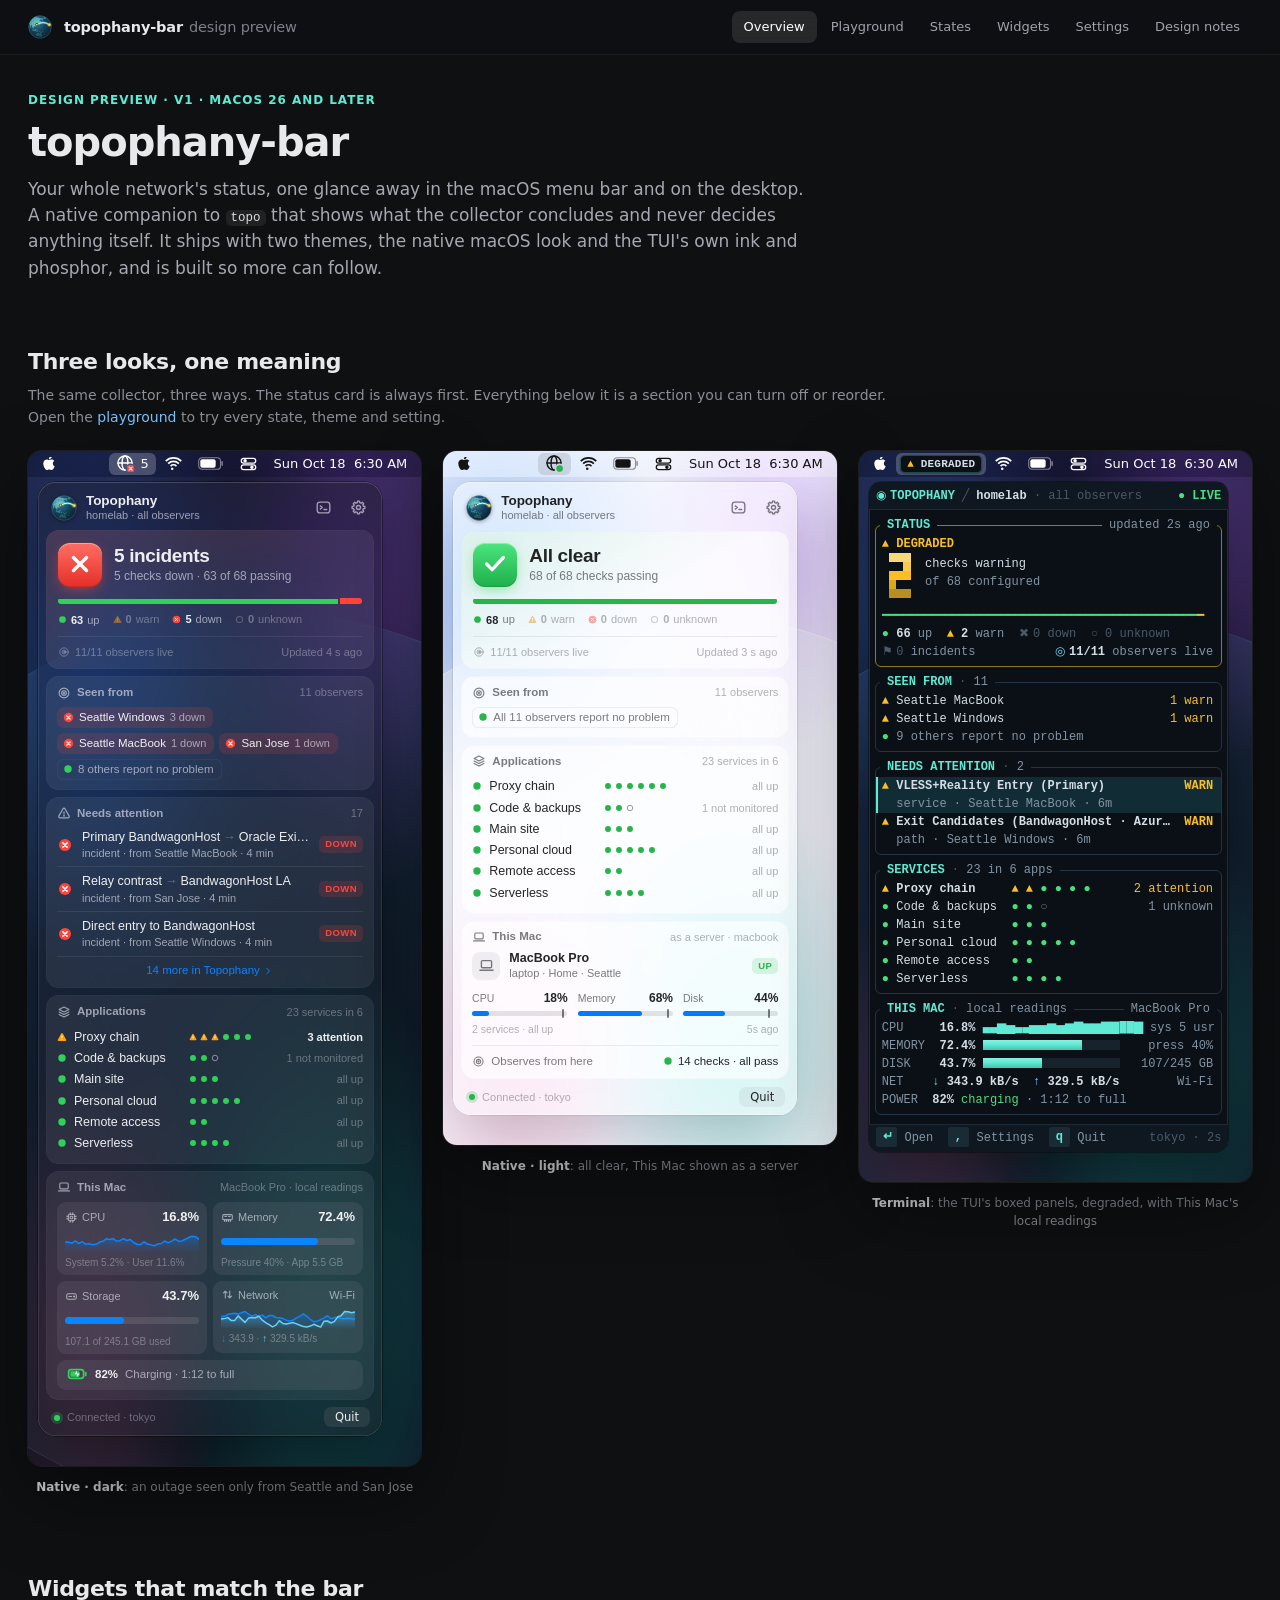
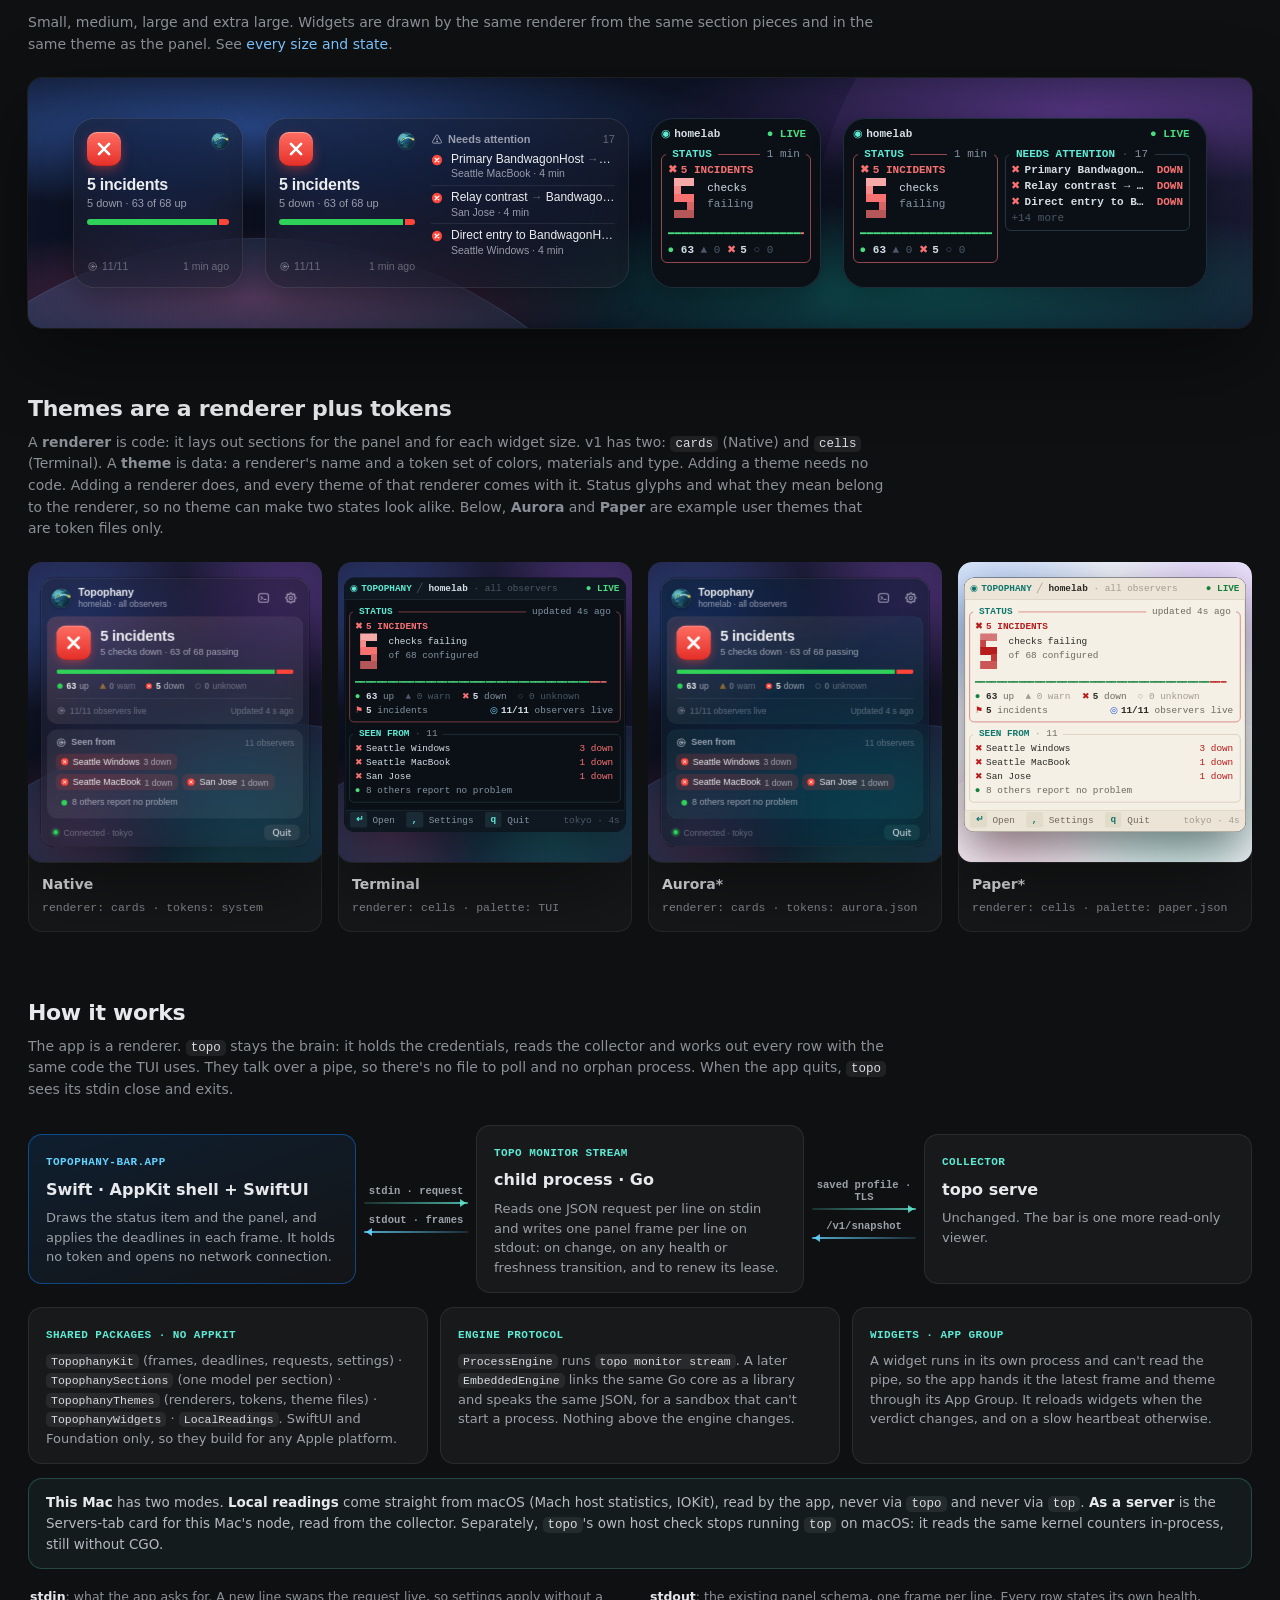
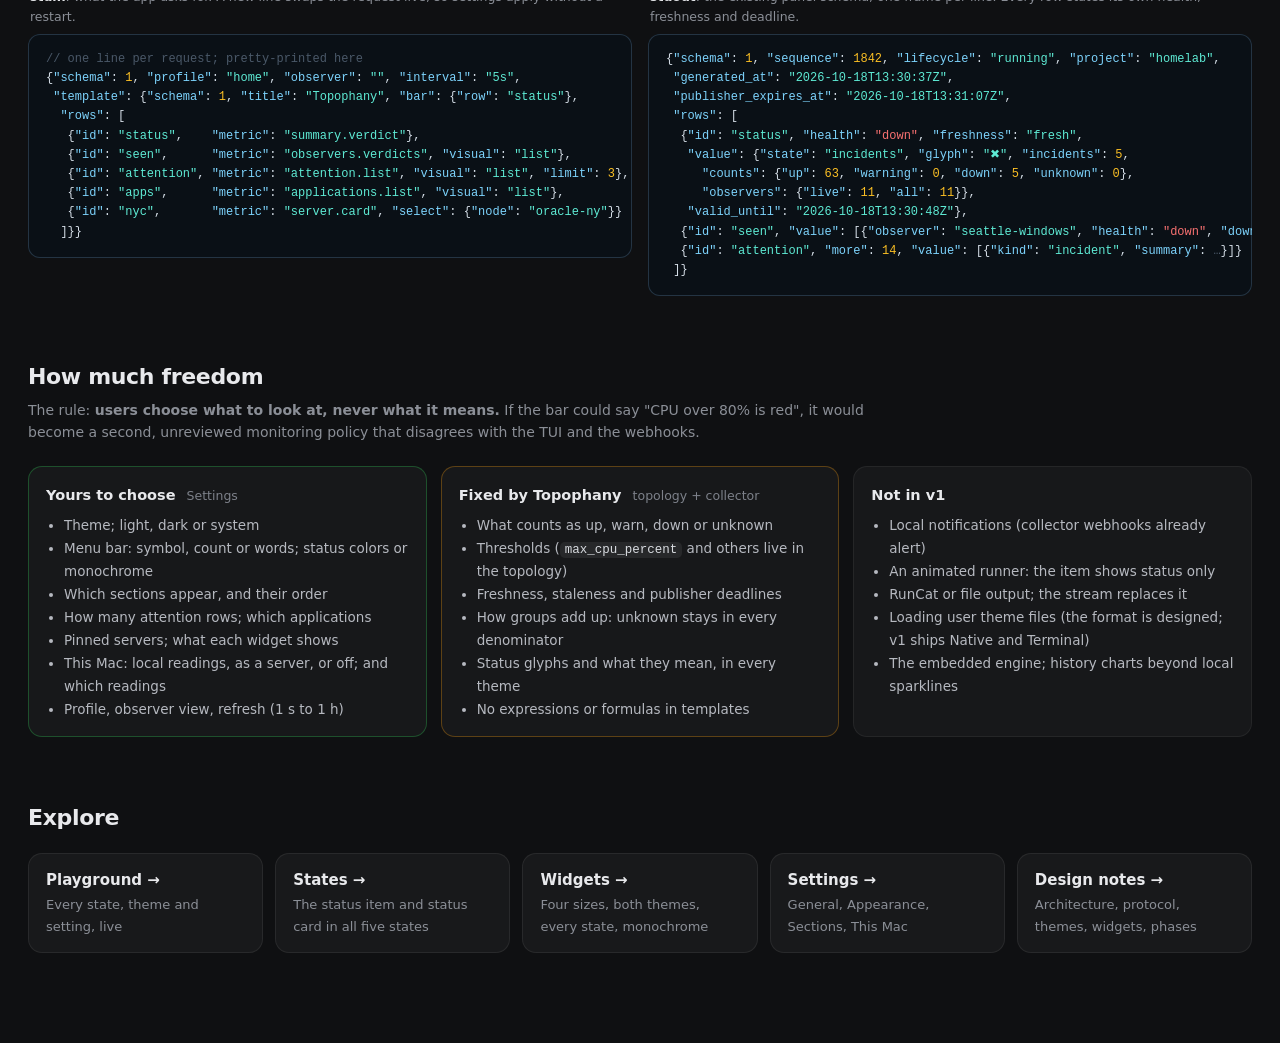
==== design/index.html @ 2bbe9ffa "docs: design, previews and the monitor stream protocol" ====
<!doctype html>
<html lang="en">
<head>
<meta charset="utf-8">
<meta name="viewport" content="width=device-width, initial-scale=1">
<title>topophany-bar · design preview</title>
<link rel="icon" href="assets/mark.svg">
<link rel="stylesheet" href="assets/style.css">
<style>
  .hero-scenes .desk { width: 100%; height: 900px; }
  .flow { display: grid; grid-template-columns: 1fr 120px 1fr 120px 1fr; align-items: center; gap: 0; margin-top: 24px; }
  .node { border-radius: 14px; padding: 16px 18px; background: rgba(255,255,255,.04); box-shadow: inset 0 0 0 1px rgba(255,255,255,.08); min-height: 150px; }
  .node .k { font: 600 11px ui-monospace, "SF Mono", monospace; letter-spacing: .04em; color: #5eead4; text-transform: uppercase; }
  .node h4 { margin: 6px 0 6px; font-size: 16px; font-weight: 650; }
  .node p { margin: 0; color: #9da1a9; font-size: 13px; line-height: 1.5; }
  .node.app { box-shadow: inset 0 0 0 1px rgba(10,132,255,.45); background: linear-gradient(160deg, rgba(10,132,255,.12), rgba(255,255,255,.02)); }
  .node.app .k { color: #64d2ff; }
  .pipe { display: flex; flex-direction: column; gap: 10px; align-items: stretch; padding: 0 8px; }
  .pipe div { position: relative; font: 600 10.5px ui-monospace, "SF Mono", monospace; color: #9da1a9; text-align: center; padding-bottom: 7px; }
  .pipe div::after { content: ""; position: absolute; left: 0; right: 0; bottom: 0; height: 2px; background: linear-gradient(90deg, rgba(94,234,212,.15), rgba(94,234,212,.75)); border-radius: 2px; }
  .pipe div.back::after { background: linear-gradient(270deg, rgba(100,210,255,.15), rgba(100,210,255,.8)); }
  .pipe div::before { content: ""; position: absolute; bottom: -3px; right: -2px; border: 4px solid transparent; border-left: 6px solid rgba(94,234,212,.85); }
  .pipe div.back::before { right: auto; left: -2px; border-left: 4px solid transparent; border-right: 6px solid rgba(100,210,255,.9); }
  .local { margin: 14px 0 0; display: grid; grid-template-columns: 1fr 120px 1fr 120px 1fr; align-items: center; }
  .codes { display: grid; grid-template-columns: 1fr 1fr; gap: 16px; margin-top: 18px; }
  @media (max-width: 1100px) { .codes { grid-template-columns: 1fr; } }
  pre {
    margin: 0; padding: 16px 18px; border-radius: 12px; background: #0a1016; box-shadow: inset 0 0 0 1px #243443;
    font: 12px/1.6 ui-monospace, "SF Mono", Menlo, monospace; color: #d5dee7; overflow: auto; white-space: pre;
  }
  pre .c { color: #4a5868; } pre .k { color: #7dd3fc; } pre .s { color: #5eead4; } pre .n { color: #fbbf24; } pre .h { color: #f87171; }
  .codes > div { min-width: 0; }
  .codecap { font-size: 12.5px; color: #8b8f97; margin: 0 0 8px 2px; }
  .codecap b { color: #e3e5e8; }
  .free { display: grid; grid-template-columns: repeat(3, 1fr); gap: 14px; margin-top: 20px; }
  @media (max-width: 1100px) { .free { grid-template-columns: 1fr; } }
  .free .card ul { margin: 8px 0 0; padding-left: 18px; color: #b6b9c0; font-size: 13.5px; line-height: 1.7; }
  .free .card.yes { box-shadow: inset 0 0 0 1px rgba(48,209,88,.3); }
  .free .card.no { box-shadow: inset 0 0 0 1px rgba(255,159,10,.3); }
  .free .card h4 span { font-weight: 500; color: #7d818a; font-size: 12.5px; margin-left: 6px; }
  .wrow { display: flex; gap: 22px; justify-content: center; flex-wrap: wrap; padding: 40px 24px; }
  .themes4 { display: grid; grid-template-columns: repeat(4, minmax(0, 1fr)); gap: 16px; margin-top: 20px; }
  @media (max-width: 1200px) { .themes4 { grid-template-columns: 1fr 1fr; } }
  .th { border-radius: 14px; overflow: hidden; background: rgba(255,255,255,.03); box-shadow: inset 0 0 0 1px rgba(255,255,255,.07); }
  .th .tile { height: 300px; position: relative; overflow: hidden; display: flex; justify-content: center; padding-top: 16px; }
  .th .tile > div { transform: scale(.78); transform-origin: top center; }
  .th .meta { padding: 12px 14px 14px; }
  .th .meta b { display: block; font-size: 14px; }
  .th .meta span { font: 11.5px ui-monospace, "SF Mono", monospace; color: #8b8f97; }
  .pk { display: grid; grid-template-columns: repeat(3, minmax(0, 1fr)); gap: 12px; margin-top: 14px; }
  @media (max-width: 1100px) { .pk { grid-template-columns: 1fr; } }
  .pk .node { min-height: 0; }
  .pk .node code { font-size: 11.5px; }
  .shared { margin-top: 14px; padding: 14px 18px; border-radius: 14px; background: rgba(94,234,212,.05); box-shadow: inset 0 0 0 1px rgba(94,234,212,.22); color: #b6b9c0; font-size: 13.5px; }
  .shared b { color: #e8e9ec; }
</style>
</head>
<body>
<div class="top"><img src="assets/mark.svg" alt=""><span class="brand">topophany-bar<span>design preview</span></span>
  <nav><a class="on" href="index.html">Overview</a><a href="playground.html">Playground</a><a href="states.html">States</a><a href="widgets.html">Widgets</a><a href="settings.html">Settings</a><a href="DESIGN.md">Design notes</a></nav></div>
<div class="wrap">
  <div class="eyebrow">Design preview · v1 · macOS 26 and later</div>
  <h1>topophany-bar</h1>
  <p class="lede">Your whole network's status, one glance away in the macOS menu bar and on the desktop. A native companion to <code>topo</code> that shows what the collector concludes and never decides anything itself. It ships with two themes, the native macOS look and the TUI's own ink and phosphor, and is built so more can follow.</p>

  <h2>Three looks, one meaning</h2>
  <p class="sub">The same collector, three ways. The status card is always first. Everything below it is a section you can turn off or reorder. Open the <a href="playground.html">playground</a> to try every state, theme and setting.</p>
  <div class="grid3 hero-scenes">
    <div><div id="s1"></div><p class="cap"><b>Native · dark</b>: an outage seen only from Seattle and San Jose</p></div>
    <div><div id="s2"></div><p class="cap"><b>Native · light</b>: all clear, This Mac shown as a server</p></div>
    <div><div id="s3"></div><p class="cap"><b>Terminal</b>: the TUI's boxed panels, degraded, with This Mac's local readings</p></div>
  </div>

  <h2>Widgets that match the bar</h2>
  <p class="sub">Small, medium, large and extra large. Widgets are drawn by the same renderer from the same section pieces and in the same theme as the panel. See <a href="widgets.html">every size and state</a>.</p>
  <div class="desk wall-dark wrow" id="wd"></div>

  <h2>Themes are a renderer plus tokens</h2>
  <p class="sub">A <b>renderer</b> is code: it lays out sections for the panel and for each widget size. v1 has two: <code>cards</code> (Native) and <code>cells</code> (Terminal). A <b>theme</b> is data: a renderer's name and a token set of colors, materials and type. Adding a theme needs no code. Adding a renderer does, and every theme of that renderer comes with it. Status glyphs and what they mean belong to the renderer, so no theme can make two states look alike. Below, <b>Aurora</b> and <b>Paper</b> are example user themes that are token files only.</p>
  <div class="themes4" id="themes"></div>

  <h2>How it works</h2>
  <p class="sub">The app is a renderer. <code>topo</code> stays the brain: it holds the credentials, reads the collector and works out every row with the same code the TUI uses. They talk over a pipe, so there's no file to poll and no orphan process. When the app quits, <code>topo</code> sees its stdin close and exits.</p>
  <div class="flow">
    <div class="node app"><span class="k">topophany-bar.app</span><h4>Swift · AppKit shell + SwiftUI</h4><p>Draws the status item and the panel, and applies the deadlines in each frame. It holds no token and opens no network connection.</p></div>
    <div class="pipe"><div>stdin · request</div><div class="back">stdout · frames</div></div>
    <div class="node"><span class="k">topo monitor stream</span><h4>child process · Go</h4><p>Reads one JSON request per line on stdin and writes one panel frame per line on stdout: on change, on any health or freshness transition, and to renew its lease.</p></div>
    <div class="pipe"><div>saved profile · TLS</div><div class="back">/v1/snapshot</div></div>
    <div class="node"><span class="k">collector</span><h4>topo serve</h4><p>Unchanged. The bar is one more read-only viewer.</p></div>
  </div>
  <div class="pk">
    <div class="node"><span class="k">Shared packages · no AppKit</span><p style="margin-top:6px"><code>TopophanyKit</code> (frames, deadlines, requests, settings) · <code>TopophanySections</code> (one model per section) · <code>TopophanyThemes</code> (renderers, tokens, theme files) · <code>TopophanyWidgets</code> · <code>LocalReadings</code>. SwiftUI and Foundation only, so they build for any Apple platform.</p></div>
    <div class="node"><span class="k">Engine protocol</span><p style="margin-top:6px"><code>ProcessEngine</code> runs <code>topo monitor stream</code>. A later <code>EmbeddedEngine</code> links the same Go core as a library and speaks the same JSON, for a sandbox that can't start a process. Nothing above the engine changes.</p></div>
    <div class="node"><span class="k">Widgets · App Group</span><p style="margin-top:6px">A widget runs in its own process and can't read the pipe, so the app hands it the latest frame and theme through its App Group. It reloads widgets when the verdict changes, and on a slow heartbeat otherwise.</p></div>
  </div>
  <div class="shared"><b>This Mac</b> has two modes. <b>Local readings</b> come straight from macOS (Mach host statistics, IOKit), read by the app, never via <code>topo</code> and never via <code>top</code>. <b>As a server</b> is the Servers-tab card for this Mac's node, read from the collector. Separately, <code>topo</code>'s own host check stops running <code>top</code> on macOS: it reads the same kernel counters in-process, still without CGO.</div>

  <div class="codes">
    <div><p class="codecap"><b>stdin</b>: what the app asks for. A new line swaps the request live, so settings apply without a restart.</p>
<pre><span class="c">// one line per request; pretty-printed here</span>
{<span class="k">"schema"</span>: <span class="n">1</span>, <span class="k">"profile"</span>: <span class="s">"home"</span>, <span class="k">"observer"</span>: <span class="s">""</span>, <span class="k">"interval"</span>: <span class="s">"5s"</span>,
 <span class="k">"template"</span>: {<span class="k">"schema"</span>: <span class="n">1</span>, <span class="k">"title"</span>: <span class="s">"Topophany"</span>, <span class="k">"bar"</span>: {<span class="k">"row"</span>: <span class="s">"status"</span>},
  <span class="k">"rows"</span>: [
   {<span class="k">"id"</span>: <span class="s">"status"</span>,    <span class="k">"metric"</span>: <span class="s">"summary.verdict"</span>},
   {<span class="k">"id"</span>: <span class="s">"seen"</span>,      <span class="k">"metric"</span>: <span class="s">"observers.verdicts"</span>, <span class="k">"visual"</span>: <span class="s">"list"</span>},
   {<span class="k">"id"</span>: <span class="s">"attention"</span>, <span class="k">"metric"</span>: <span class="s">"attention.list"</span>, <span class="k">"visual"</span>: <span class="s">"list"</span>, <span class="k">"limit"</span>: <span class="n">3</span>},
   {<span class="k">"id"</span>: <span class="s">"apps"</span>,      <span class="k">"metric"</span>: <span class="s">"applications.list"</span>, <span class="k">"visual"</span>: <span class="s">"list"</span>},
   {<span class="k">"id"</span>: <span class="s">"nyc"</span>,       <span class="k">"metric"</span>: <span class="s">"server.card"</span>, <span class="k">"select"</span>: {<span class="k">"node"</span>: <span class="s">"oracle-ny"</span>}}
  ]}}</pre></div>
    <div><p class="codecap"><b>stdout</b>: the existing panel schema, one frame per line. Every row states its own health, freshness and deadline.</p>
<pre>{<span class="k">"schema"</span>: <span class="n">1</span>, <span class="k">"sequence"</span>: <span class="n">1842</span>, <span class="k">"lifecycle"</span>: <span class="s">"running"</span>, <span class="k">"project"</span>: <span class="s">"homelab"</span>,
 <span class="k">"generated_at"</span>: <span class="s">"2026-10-18T13:30:37Z"</span>,
 <span class="k">"publisher_expires_at"</span>: <span class="s">"2026-10-18T13:31:07Z"</span>,
 <span class="k">"rows"</span>: [
  {<span class="k">"id"</span>: <span class="s">"status"</span>, <span class="k">"health"</span>: <span class="h">"down"</span>, <span class="k">"freshness"</span>: <span class="s">"fresh"</span>,
   <span class="k">"value"</span>: {<span class="k">"state"</span>: <span class="s">"incidents"</span>, <span class="k">"glyph"</span>: <span class="s">"✖"</span>, <span class="k">"incidents"</span>: <span class="n">5</span>,
     <span class="k">"counts"</span>: {<span class="k">"up"</span>: <span class="n">63</span>, <span class="k">"warning"</span>: <span class="n">0</span>, <span class="k">"down"</span>: <span class="n">5</span>, <span class="k">"unknown"</span>: <span class="n">0</span>},
     <span class="k">"observers"</span>: {<span class="k">"live"</span>: <span class="n">11</span>, <span class="k">"all"</span>: <span class="n">11</span>}},
   <span class="k">"valid_until"</span>: <span class="s">"2026-10-18T13:30:48Z"</span>},
  {<span class="k">"id"</span>: <span class="s">"seen"</span>, <span class="k">"value"</span>: [{<span class="k">"observer"</span>: <span class="s">"seattle-windows"</span>, <span class="k">"health"</span>: <span class="h">"down"</span>, <span class="k">"down"</span>: <span class="n">3</span>}, <span class="c">…</span>]},
  {<span class="k">"id"</span>: <span class="s">"attention"</span>, <span class="k">"more"</span>: <span class="n">14</span>, <span class="k">"value"</span>: [{<span class="k">"kind"</span>: <span class="s">"incident"</span>, <span class="k">"summary"</span>: <span class="c">…</span>}]}
 ]}</pre></div>
  </div>

  <h2>How much freedom</h2>
  <p class="sub">The rule: <b>users choose what to look at, never what it means.</b> If the bar could say "CPU over 80% is red", it would become a second, unreviewed monitoring policy that disagrees with the TUI and the webhooks.</p>
  <div class="free">
    <div class="card yes"><h4>Yours to choose <span>Settings</span></h4><ul>
      <li>Theme; light, dark or system</li>
      <li>Menu bar: symbol, count or words; status colors or monochrome</li>
      <li>Which sections appear, and their order</li>
      <li>How many attention rows; which applications</li>
      <li>Pinned servers; what each widget shows</li>
      <li>This Mac: local readings, as a server, or off; and which readings</li>
      <li>Profile, observer view, refresh (1 s to 1 h)</li>
    </ul></div>
    <div class="card no"><h4>Fixed by Topophany <span>topology + collector</span></h4><ul>
      <li>What counts as up, warn, down or unknown</li>
      <li>Thresholds (<code>max_cpu_percent</code> and others live in the topology)</li>
      <li>Freshness, staleness and publisher deadlines</li>
      <li>How groups add up: unknown stays in every denominator</li>
      <li>Status glyphs and what they mean, in every theme</li>
      <li>No expressions or formulas in templates</li>
    </ul></div>
    <div class="card"><h4>Not in v1</h4><ul>
      <li>Local notifications (collector webhooks already alert)</li>
      <li>An animated runner: the item shows status only</li>
      <li>RunCat or file output; the stream replaces it</li>
      <li>Loading user theme files (the format is designed; v1 ships Native and Terminal)</li>
      <li>The embedded engine; history charts beyond local sparklines</li>
    </ul></div>
  </div>

  <h2>Explore</h2>
  <div class="links">
    <a href="playground.html"><b>Playground →</b><span>Every state, theme and setting, live</span></a>
    <a href="states.html"><b>States →</b><span>The status item and status card in all five states</span></a>
    <a href="widgets.html"><b>Widgets →</b><span>Four sizes, both themes, every state, monochrome</span></a>
    <a href="settings.html"><b>Settings →</b><span>General, Appearance, Sections, This Mac</span></a>
    <a href="DESIGN.md"><b>Design notes →</b><span>Architecture, protocol, themes, widgets, phases</span></a>
  </div>
</div>
<script src="assets/data.js"></script>
<script src="assets/render.js"></script>
<script src="assets/widgets.js"></script>
<script>
  const D = window.TB_DATA;
  const base = () => Object.assign(TB.defaults(), { cls: 'narrow', fit: true, fitPad: 30 });
  TB.scene(document.getElementById('s1'), D.scenarios.incidents, Object.assign(base(), { appearance: 'dark' }));
  TB.scene(document.getElementById('s2'), D.scenarios.clear, Object.assign(base(), { appearance: 'light', mac: 'server' }));
  TB.scene(document.getElementById('s3'), D.scenarios.degraded, Object.assign(base(), { theme: 'tui', appearance: 'dark', text: 'words' }));

  const sc = D.scenarios.incidents;
  document.getElementById('wd').innerHTML = [
    TB.widget('status', 's', sc, { theme: 'native', appearance: 'dark' }),
    TB.widget('status', 'm', sc, { theme: 'native', appearance: 'dark' }),
    TB.widget('status', 's', sc, { theme: 'tui' }),
    TB.widget('status', 'm', sc, { theme: 'tui' }),
  ].join('');

  const tO = Object.assign(TB.defaults(), { sections: { seen: true, attention: false, apps: false, servers: false, mac: false } });
  const themes = [
    ['Native', 'renderer: cards · tokens: system', 'dark', TB.nativePanel(sc, Object.assign({}, tO, { appearance: 'dark' }))],
    ['Terminal', 'renderer: cells · palette: TUI', 'dark', TB.tuiPanel(sc, Object.assign({}, tO, { theme: 'tui' }))],
    ['Aurora*', 'renderer: cards · tokens: aurora.json', 'dark', TB.nativePanel(sc, Object.assign({}, tO, { appearance: 'dark', tokens: 'aurora' }))],
    ['Paper*', 'renderer: cells · palette: paper.json', 'light', TB.tuiPanel(sc, Object.assign({}, tO, { theme: 'tui', palette: 'paper' }))],
  ];
  document.getElementById('themes').innerHTML = themes.map(([n, m, wall, html]) =>
    `<div class="th"><div class="tile desk wall-${wall}">${html}</div><div class="meta"><b>${n}</b><span>${m}</span></div></div>`).join('');
</script>
</body>
</html>
---- design/assets/style.css ----
/* Topophany Bar — design preview. */

/* ------------------------------------------------------------ the page */
:root { color-scheme: dark; }
* { box-sizing: border-box; }
body {
  margin: 0; background: #0f1012; color: #e8e9ec;
  font: 14px/1.55 -apple-system, BlinkMacSystemFont, "SF Pro Text", "Helvetica Neue", system-ui, sans-serif;
  -webkit-font-smoothing: antialiased;
}
a { color: #7cc4ff; text-decoration: none; }
.top {
  position: sticky; top: 0; z-index: 50; display: flex; align-items: center; gap: 12px;
  padding: 11px 28px; background: rgba(15, 16, 18, .78); backdrop-filter: blur(22px) saturate(1.6);
  border-bottom: 1px solid rgba(255, 255, 255, .06);
}
.top img { width: 24px; height: 24px; }
.top .brand { font-weight: 650; font-size: 14.5px; letter-spacing: -.01em; }
.top .brand span { color: #7d818a; font-weight: 500; margin-left: 6px; }
.top nav { margin-left: auto; display: flex; gap: 2px; }
.top nav a { color: #9fa3ab; padding: 6px 12px; border-radius: 8px; font-size: 13px; font-weight: 500; }
.top nav a:hover { color: #fff; background: rgba(255, 255, 255, .06); }
.top nav a.on { color: #fff; background: rgba(255, 255, 255, .1); }
.wrap { max-width: 1340px; margin: 0 auto; padding: 36px 28px 90px; }
.eyebrow { font-size: 12px; font-weight: 600; letter-spacing: .08em; text-transform: uppercase; color: #5eead4; }
h1 { font-size: 40px; line-height: 1.1; letter-spacing: -.025em; margin: 10px 0 12px; font-weight: 700; }
.lede { color: #a5a9b1; font-size: 17px; max-width: 780px; margin: 0; }
h2 { font-size: 22px; margin: 64px 0 6px; letter-spacing: -.015em; font-weight: 650; }
.sub { color: #8b8f97; margin: 0 0 22px; max-width: 860px; }
.cap { font-size: 12px; color: #8b8f97; margin-top: 12px; text-align: center; }
.cap b { color: #d6d8dc; font-weight: 600; }
code { font: 12.5px ui-monospace, "SF Mono", Menlo, monospace; background: rgba(255, 255, 255, .07); padding: 1px 5px; border-radius: 5px; color: #d9dce1; }

.grid3 { display: grid; grid-template-columns: repeat(3, minmax(0, 1fr)); gap: 22px; align-items: start; }
@media (max-width: 1260px) { .grid3 { grid-template-columns: 1fr 1fr; } }
.cards { display: grid; grid-template-columns: repeat(auto-fit, minmax(290px, 1fr)); gap: 14px; margin-top: 20px; }
.card {
  padding: 18px 18px 16px; border-radius: 14px; background: rgba(255, 255, 255, .035);
  box-shadow: inset 0 0 0 1px rgba(255, 255, 255, .06);
}
.card h4 { margin: 0 0 6px; font-size: 14.5px; font-weight: 650; }
.card p { margin: 0; color: #9da1a9; font-size: 13.5px; }
.card .k { color: #5eead4; font: 600 12px ui-monospace, "SF Mono", monospace; margin-bottom: 8px; display: block; }
.links { display: grid; grid-template-columns: repeat(auto-fit, minmax(230px, 1fr)); gap: 12px; margin-top: 18px; }
.links a {
  display: block; padding: 16px 18px; border-radius: 14px; background: rgba(255, 255, 255, .04);
  box-shadow: inset 0 0 0 1px rgba(255, 255, 255, .07); color: #e8e9ec;
}
.links a:hover { background: rgba(255, 255, 255, .07); }
.links a b { display: block; font-size: 15px; margin-bottom: 2px; }
.links a span { color: #8b8f97; font-size: 13px; }

/* ------------------------------------------------------- the desktop */
.desk {
  position: relative; overflow: hidden; border-radius: 14px; isolation: isolate;
  box-shadow: 0 0 0 1px rgba(255, 255, 255, .07), 0 30px 80px rgba(0, 0, 0, .45);
}
.desk::before, .desk::after { content: ""; position: absolute; z-index: -1; border-radius: 50%; }
.wall-dark {
  background:
    radial-gradient(60% 45% at 16% 20%, rgba(58, 104, 196, .62), transparent 70%),
    radial-gradient(50% 42% at 86% 14%, rgba(132, 74, 196, .5), transparent 70%),
    radial-gradient(55% 50% at 74% 84%, rgba(18, 146, 134, .48), transparent 70%),
    radial-gradient(45% 40% at 18% 88%, rgba(196, 72, 124, .38), transparent 70%),
    linear-gradient(160deg, #0e1528, #0a0f1d 60%, #0b1222);
}
.wall-dark::before { width: 900px; height: 900px; left: -220px; top: 160px; background: linear-gradient(135deg, rgba(94, 160, 255, .22), rgba(94, 234, 212, .06) 60%, transparent); box-shadow: inset 0 0 0 1px rgba(160, 200, 255, .1); }
.wall-dark::after { width: 700px; height: 700px; right: -260px; top: -180px; background: linear-gradient(200deg, rgba(190, 120, 255, .22), transparent 65%); }
.wall-light {
  background:
    radial-gradient(60% 45% at 16% 20%, rgba(120, 170, 255, .7), transparent 70%),
    radial-gradient(50% 42% at 86% 14%, rgba(206, 160, 255, .62), transparent 70%),
    radial-gradient(55% 50% at 74% 84%, rgba(110, 226, 204, .58), transparent 70%),
    radial-gradient(45% 40% at 18% 88%, rgba(255, 168, 200, .55), transparent 70%),
    linear-gradient(160deg, #eaf0fb, #f6f1fa);
}
.wall-light::before { width: 900px; height: 900px; left: -220px; top: 160px; background: linear-gradient(135deg, rgba(255, 255, 255, .55), rgba(255, 255, 255, .08) 60%, transparent); box-shadow: inset 0 0 0 1px rgba(255, 255, 255, .5); }
.wall-light::after { width: 700px; height: 700px; right: -260px; top: -180px; background: linear-gradient(200deg, rgba(255, 255, 255, .45), transparent 65%); }
.drop { position: absolute; top: 31px; visibility: hidden; z-index: 3; }

/* ------------------------------------------------------- the menu bar */
.mb {
  position: absolute; z-index: 4; top: 0; left: 0; right: 0; height: 26px; display: flex;
  justify-content: space-between; align-items: center; padding: 0 8px 0 14px;
  font: 500 13px/1 -apple-system, BlinkMacSystemFont, "SF Pro Text", system-ui, sans-serif;
  backdrop-filter: blur(24px) saturate(1.7); white-space: nowrap;
}
.mb-dark { color: #fff; background: rgba(8, 10, 18, .3); }
.mb-light { color: #141414; background: rgba(255, 255, 255, .36); }
.mb-left { display: flex; align-items: center; gap: 19px; overflow: hidden; }
.mb-left b { font-weight: 700; }
.mb-apple { display: inline-flex; margin: -2px 2px 0 0; }
.mb-right { display: flex; align-items: center; gap: 2px; }
.mb-item, .mb-sys { height: 22px; display: inline-flex; align-items: center; padding: 0 7px; border-radius: 6px; }
.mb-sys svg { display: block; }
.mb-dark .mb-item.pressed { background: rgba(255, 255, 255, .22); }
.mb-light .mb-item.pressed { background: rgba(0, 0, 0, .1); }
.mb-clock { padding: 0 6px 0 8px; }
.narrow .mb-left > :not(.mb-apple) { display: none; }
.mb-left { min-width: 0; flex-shrink: 1; }
.mb-right { flex: none; }
.narrow .mb-sys:nth-child(4) { display: none; }

/* native status item */
.nitem { gap: 5px; }
.nitem svg { display: block; overflow: visible; }
.nitem-t { font-size: 13px; font-weight: 500; font-variant-numeric: tabular-nums; letter-spacing: -.01em; }
.mb-dark .nitem { --bx: #fff; }
.mb-light .nitem { --bx: #fff; }
.mb-dark .b-up { --b: #32d74b; } .mb-light .b-up { --b: #28b449; }
.mb-dark .b-warn { --b: #ff9f0a; } .mb-light .b-warn { --b: #f08c00; }
.mb-dark .b-down { --b: #ff453a; } .mb-light .b-down { --b: #ff3b30; }
.b-unk { --b: currentColor; }
.b-mono { --b: currentColor; }
.mb-dark .b-mono { --bx: #1b1d24; }
.mb-light .b-mono { --bx: #f2f2f5; }

/* terminal status item: a chip of the TUI's ink */
.titem { padding: 0 4px; }
.tchip {
  display: inline-flex; align-items: center; height: 18px; padding: 0 7px; border-radius: 5px;
  background: var(--ink, #0a1016); color: var(--text, #d5dee7); letter-spacing: .02em; white-space: pre;
  font: 700 11px/18px ui-monospace, "SF Mono", SFMono-Regular, Menlo, monospace;
  box-shadow: inset 0 0 0 1px rgba(94, 234, 212, .26), 0 1px 2px rgba(0, 0, 0, .25);
}
.mb-light .tchip { box-shadow: inset 0 0 0 1px rgba(10, 16, 22, .5), 0 1px 2px rgba(0, 0, 0, .18); }
.tchip .g { display: inline-block; width: 1ch; text-align: center; }
.titem .h-up { color: var(--up, #4ade80); } .titem .h-warn { color: var(--warn, #fbbf24); }
.titem .h-down { color: var(--down, #f87171); } .titem .h-unk { color: var(--muted, #8393a3); }

/* ----------------------------------------------------- native theme */
.nv {
  font: 13px/1.3 -apple-system, BlinkMacSystemFont, "SF Pro Text", "Helvetica Neue", sans-serif;
  -webkit-font-smoothing: antialiased; color: var(--l1); --on: #fff;
}
.nv.dark {
  --l1: rgba(255, 255, 255, .92); --l2: rgba(235, 235, 245, .62); --l3: rgba(235, 235, 245, .36);
  --sep: rgba(255, 255, 255, .08); --card: rgba(255, 255, 255, .068); --card-b: rgba(255, 255, 255, .05);
  --fill: rgba(120, 120, 128, .36); --fill2: rgba(120, 120, 128, .2);
  --up: #30d158; --warn: #ff9f0a; --down: #ff453a; --unk: #98989f; --acc: #0a84ff; --acc2: #64d2ff;
}
.nv.light {
  --l1: rgba(0, 0, 0, .86); --l2: rgba(60, 60, 67, .68); --l3: rgba(60, 60, 67, .4);
  --sep: rgba(0, 0, 0, .07); --card: rgba(255, 255, 255, .64); --card-b: rgba(0, 0, 0, .035);
  --fill: rgba(120, 120, 128, .2); --fill2: rgba(120, 120, 128, .1);
  --up: #28b449; --warn: #f08c00; --down: #ff3b30; --unk: #8e8e93; --acc: #007aff; --acc2: #32ade6;
}
.nv-panel { width: 344px; padding: 8px; border-radius: 18px; display: flex; flex-direction: column; gap: 7px; }
.dark .nv-panel {
  background: var(--panel-bg, rgba(32, 32, 38, .55)); backdrop-filter: blur(44px) saturate(1.9);
  box-shadow: 0 0 0 .5px rgba(0, 0, 0, .75), inset 0 0 0 .5px rgba(255, 255, 255, .2), inset 0 1px 0 rgba(255, 255, 255, .08), 0 24px 64px rgba(0, 0, 0, .5);
}
.light .nv-panel {
  background: var(--panel-bg, rgba(250, 250, 253, .6)); backdrop-filter: blur(44px) saturate(1.9);
  box-shadow: 0 0 0 .5px rgba(0, 0, 0, .14), inset 0 0 0 .5px rgba(255, 255, 255, .75), 0 24px 64px rgba(30, 30, 60, .22);
}
.nv svg { display: block; }
.nv .mk { flex: none; }
.mk-up { color: var(--up, #4ade80); } .mk-warn { color: var(--warn, #fbbf24); }
.mk-down { color: var(--down, #f87171); } .mk-unk { color: var(--unk, #6b7a8c); }

.nv-head { display: flex; align-items: center; gap: 9px; padding: 3px 3px 1px 5px; }
.nv-mark { width: 26px; height: 26px; filter: drop-shadow(0 1px 2px rgba(0, 0, 0, .35)); }
.nv-head-t { flex: 1; display: flex; flex-direction: column; line-height: 1.22; min-width: 0; }
.nv-head-t b { font-size: 13.5px; font-weight: 650; letter-spacing: -.005em; }
.nv-head-t span { font-size: 11px; color: var(--l2); }
.nv-btn { width: 26px; height: 26px; border-radius: 50%; border: 0; background: transparent; color: var(--l2); display: grid; place-items: center; padding: 0; cursor: pointer; }
.nv-btn svg { width: 17px; height: 17px; }
.nv-btn:hover { background: var(--fill2); color: var(--l1); }

.nv-card { background: var(--card); border-radius: 13px; padding: 9px 11px 10px; box-shadow: inset 0 0 0 .5px var(--card-b); }
.nv-card h3 { margin: 0 0 7px; font-size: 11.5px; font-weight: 600; color: var(--l2); display: flex; align-items: center; gap: 6px; }
.nv-card h3 svg { width: 14px; height: 14px; }
.nv-card h3 em { font-style: normal; font-weight: 500; color: var(--l3); margin-left: auto; font-size: 11px; }

.nv-hero { padding: 12px 12px 10px; }
.nv-hero-top { display: flex; align-items: center; gap: 12px; margin-bottom: 12px; }
.nv-sym {
  width: 44px; height: 44px; border-radius: 12px; flex: none; display: grid; place-items: center;
  box-shadow: inset 0 1px 0 rgba(255, 255, 255, .35), inset 0 -1px 0 rgba(0, 0, 0, .12), 0 4px 14px -3px var(--glow);
}
.nv-sym svg { width: 44px; height: 44px; }
.sym-clear { background: linear-gradient(180deg, #4ce57c, #1faf4c); --glow: rgba(48, 209, 88, .6); }
.sym-degraded { background: linear-gradient(180deg, #ffb84d, #f48800); --glow: rgba(255, 159, 10, .55); }
.sym-incidents { background: linear-gradient(180deg, #ff6e63, #e52f28); --glow: rgba(255, 69, 58, .6); }
.sym-incomplete { background: linear-gradient(180deg, #a6a6ae, #74747b); --glow: rgba(140, 140, 150, .4); }
.sym-offline { background: linear-gradient(180deg, #8f8f97, #5d5d64); --glow: rgba(0, 0, 0, .25); }
.nv-hero-t { min-width: 0; }
.nv-hero-t b { display: block; font-size: 19px; font-weight: 650; letter-spacing: -.018em; line-height: 1.15; }
.nv-hero-t span { display: block; font-size: 12px; color: var(--l2); margin-top: 2px; }
.nv-stack { display: flex; gap: 2px; height: 6px; border-radius: 3px; overflow: hidden; margin-bottom: 8px; }
.seg { display: block; height: 100%; min-width: 4px; }
.s-up { background: var(--up); } .s-warn { background: var(--warn); } .s-down { background: var(--down); }
.s-unk { background: repeating-linear-gradient(135deg, var(--unk) 0 2px, transparent 2px 4px); }
.nv-legend { display: flex; gap: 13px; font-size: 11px; color: var(--l2); }
.nv-legend span { display: inline-flex; align-items: center; gap: 4px; }
.nv-legend b { color: var(--l1); font-weight: 600; font-variant-numeric: tabular-nums; }
.nv-legend .zero, .nv-legend .zero b { color: var(--l3); }
.nv-legend .zero .mk { opacity: .45; }
.nv-meta { display: flex; justify-content: space-between; margin-top: 9px; padding-top: 8px; border-top: .5px solid var(--sep); font-size: 11px; color: var(--l3); }
.nv-meta span { display: inline-flex; align-items: center; gap: 5px; }
.nv-meta svg { width: 12px; height: 12px; }
.nv-cached { font-size: 12px; color: var(--l2); line-height: 1.5; }
.nv-cached b { color: var(--l1); font-weight: 600; }
.nv-cached .pill { margin-right: 6px; }

.nv-chips { display: flex; flex-wrap: wrap; gap: 5px; }
.chip { display: inline-flex; align-items: center; gap: 5px; font-size: 11.5px; padding: 3px 8px 3px 6px; border-radius: 7px; background: var(--fill2); color: var(--l1); }
.chip em { font-style: normal; color: var(--l2); font-size: 11px; }
.chip-down { background: color-mix(in srgb, var(--down) 15%, transparent); }
.chip-warn { background: color-mix(in srgb, var(--warn) 15%, transparent); }
.chip-unk { background: color-mix(in srgb, var(--unk) 18%, transparent); }
.chip-calm { background: transparent; color: var(--l2); box-shadow: inset 0 0 0 .5px var(--sep); }
.light .chip-calm { box-shadow: inset 0 0 0 .5px rgba(0, 0, 0, .12); }

.nv-row { display: grid; grid-template-columns: 16px minmax(0, 1fr) auto; gap: 9px; align-items: center; padding: 6px 0; border-top: .5px solid var(--sep); }
.nv-row:first-of-type { border-top: 0; padding-top: 1px; }
.nv-row-i { display: grid; place-items: center; }
.nv-row-m .t { font-size: 12.5px; font-weight: 500; white-space: nowrap; overflow: hidden; text-overflow: ellipsis; }
.nv-row-m .s { font-size: 11px; color: var(--l2); white-space: nowrap; overflow: hidden; text-overflow: ellipsis; margin-top: 1px; }
.arr { font-style: normal; color: var(--l3); margin: 0 3px; }
.pill { font-size: 9.5px; font-weight: 700; letter-spacing: .045em; padding: 2px 6px; border-radius: 5px; white-space: nowrap; }
.p-up { color: var(--up); background: color-mix(in srgb, var(--up) 15%, transparent); }
.p-warn { color: var(--warn); background: color-mix(in srgb, var(--warn) 15%, transparent); }
.p-down { color: var(--down); background: color-mix(in srgb, var(--down) 15%, transparent); }
.p-unk { color: var(--l2); background: var(--fill2); }
.nv-more { display: flex; align-items: center; justify-content: center; gap: 2px; font-size: 11.5px; font-weight: 500; color: var(--acc); padding-top: 7px; border-top: .5px solid var(--sep); cursor: pointer; }
.nv-more svg { width: 12px; height: 12px; }

.nv-app { display: grid; grid-template-columns: minmax(0, 1fr) 70px 96px; align-items: center; gap: 8px; padding: 2.5px 0; font-size: 12.5px; }
.nv-app-n { display: flex; align-items: center; gap: 7px; white-space: nowrap; overflow: hidden; }
.nv-dots { display: flex; gap: 3px; }
.nv-app-note { text-align: right; font-size: 11px; color: var(--l3); white-space: nowrap; }
.nv-app-note.attn { color: var(--l1); font-weight: 600; }
.nv-app.cached { opacity: .55; }

.nv-server-head { display: flex; align-items: center; gap: 9px; }
.nv-ico2 { width: 28px; height: 28px; border-radius: 8px; background: var(--fill2); display: grid; place-items: center; color: var(--l2); flex: none; }
.nv-ico2 svg { width: 17px; height: 17px; }
.nv-server-name { flex: 1; min-width: 0; display: flex; flex-direction: column; line-height: 1.25; }
.nv-server-name b { font-size: 12.5px; font-weight: 600; }
.nv-server-name span { font-size: 11px; color: var(--l2); }
.nv-res3 { display: grid; grid-template-columns: repeat(3, 1fr); gap: 10px; margin: 10px 0 7px; }
.nv-res-top { display: flex; justify-content: space-between; align-items: baseline; font-size: 10.5px; color: var(--l2); margin-bottom: 5px; }
.nv-res-top b { font-size: 12px; color: var(--l1); font-variant-numeric: tabular-nums; font-weight: 600; display: inline-flex; align-items: center; gap: 3px; }
.nv-meter { position: relative; height: 5px; border-radius: 3px; background: var(--fill); }
.nv-meter i { position: absolute; left: 0; top: 0; bottom: 0; border-radius: 3px; background: var(--acc); }
.nv-meter i.over { background: var(--warn); }
.nv-meter b { position: absolute; top: -2px; bottom: -2px; width: 1.5px; margin-left: -.75px; background: var(--l2); border-radius: 1px; }
.nv-meter.withheld { background: repeating-linear-gradient(135deg, var(--fill) 0 3px, transparent 3px 6px); }
.nv-server-foot { display: flex; justify-content: space-between; font-size: 10.5px; color: var(--l3); }
.nv-sep { height: .5px; background: var(--sep); margin: 10px 0; }
.nv-observes { display: flex; align-items: center; gap: 6px; margin-top: 8px; padding-top: 8px; border-top: .5px solid var(--sep); font-size: 11.5px; color: var(--l2); }
.nv-observes > svg { width: 13px; height: 13px; }
.nv-observes b { margin-left: auto; display: inline-flex; align-items: center; gap: 5px; font-weight: 500; color: var(--l1); }

.nv-tiles { display: grid; grid-template-columns: 1fr 1fr; gap: 6px; }
.nv-tile { background: var(--fill2); border-radius: 9px; padding: 7px 8px 6px; min-width: 0; }
.nv-tile-h { display: flex; justify-content: space-between; align-items: center; font-size: 11px; color: var(--l2); }
.nv-tile-h span { display: inline-flex; align-items: center; gap: 4px; }
.nv-tile-h svg { width: 13px; height: 13px; }
.nv-tile-h b { font-size: 13px; font-weight: 650; color: var(--l1); font-variant-numeric: tabular-nums; }
.nv-net { display: inline-flex; align-items: baseline; font-size: 12px !important; }
.nv-net em { font-style: normal; color: var(--l3); font-weight: 600; margin: 0 1px 0 5px; }
.nv-net em:first-child { margin-left: 0; }
.spark { display: block; margin: 5px 0 3px; color: var(--acc); }
.spark.acc2 { color: var(--acc2); }
.nv-duo { position: relative; height: 26px; margin: 5px 0 3px; }
.nv-duo .spark { position: absolute; inset: 0; margin: 0; }
.nv-tile-bar { height: 26px; display: flex; align-items: center; margin: 5px 0 3px; }
.nv-tile-bar .nv-meter { flex: 1; height: 7px; border-radius: 4px; }
.nv-tile-bar .nv-meter i { border-radius: 4px; }
.nv-tile-f { font-size: 10px; color: var(--l3); white-space: nowrap; overflow: hidden; text-overflow: ellipsis; }
.nv-batt { display: flex; align-items: center; gap: 7px; margin-top: 6px; padding: 4px 9px; border-radius: 9px; background: var(--fill2); font-size: 11.5px; color: var(--l2); }
.nv-batt-i svg { width: 22px; height: 22px; color: var(--up); }
.nv-batt b { color: var(--l1); font-weight: 600; font-variant-numeric: tabular-nums; }

.nv-foot { display: flex; align-items: center; justify-content: space-between; padding: 1px 4px 0 8px; font-size: 11px; color: var(--l3); }
.nv-conn { display: inline-flex; align-items: center; gap: 7px; }
.nv-conn i { width: 6px; height: 6px; border-radius: 50%; background: var(--up); box-shadow: 0 0 0 3px color-mix(in srgb, var(--up) 22%, transparent); }
.nv-conn.off i { background: var(--down); box-shadow: 0 0 0 3px color-mix(in srgb, var(--down) 22%, transparent); }
.nv-foot button { border: 0; background: var(--fill2); color: var(--l1); font: 500 11.5px -apple-system, system-ui, sans-serif; padding: 3px 11px; border-radius: 7px; cursor: pointer; }

/* ------------------------------------------------------ terminal theme */
/* The cells renderer. Every color is a palette variable, so a palette is a
   whole theme; these defaults are the TUI's own (internal/tui/theme.go). */
.tv {
  --ink: #0a1016; --ink-hi: #0f1820; --sel: #112c34; --key: #1a2b36; --line: #243443; --track: #16232d;
  --text: #d5dee7; --muted: #8393a3; --faint: #4a5868; --acc: #5eead4; --acc2: #7dd3fc; --kind: #fda4af;
  --up: #4ade80; --warn: #fbbf24; --down: #f87171; --unk: #6b7a8c;
  font: 12px/18px ui-monospace, "SF Mono", SFMono-Regular, Menlo, monospace; color: var(--text);
  font-variant-ligatures: none; -webkit-font-smoothing: antialiased;
}
.tv-panel {
  width: calc(48ch + 14px); background: var(--ink); border-radius: 12px; overflow: hidden;
  box-shadow: 0 0 0 .5px rgba(0, 0, 0, .7), inset 0 0 0 1px color-mix(in srgb, var(--line) 85%, transparent), 0 24px 64px rgba(0, 0, 0, .5);
}
.tl { height: 18px; white-space: pre; overflow: hidden; }
.tl.bar { background: var(--ink-hi); height: 28px; line-height: 28px; padding: 0 7px; }
.tl.bar.head { box-shadow: inset 0 -1px 0 color-mix(in srgb, var(--line) 70%, transparent); }
.tl.bar.foot { box-shadow: inset 0 1px 0 color-mix(in srgb, var(--line) 70%, transparent); }
.tgap { height: 9px; }
.tbox { position: relative; margin: 15px 6px 0; padding: 9px calc(1ch - 1px) 5px; border: 1px solid var(--bc, var(--line)); border-radius: 6px; }
.tbox-t { position: absolute; top: -10px; left: calc(1ch - 3px); right: calc(1ch - 3px); height: 18px; display: flex; justify-content: space-between; pointer-events: none; }
.tbox-t > span { background: var(--ink); white-space: pre; }
.trow.focus { background: var(--sel); box-shadow: inset 2px 0 0 var(--acc); margin: 0 calc(1px - 1ch); padding: 0 calc(1ch - 1px); }
.tv .g { display: inline-block; width: 1ch; text-align: center; vertical-align: top; height: 18px; overflow: visible; }
.tv .acc { color: var(--acc); } .tv .acc2 { color: var(--acc2); }
.tv .b { font-weight: 700; }
.tv .muted { color: var(--muted); } .tv .faint { color: var(--faint); } .tv .kind { color: var(--kind); }
.tv .h-up { color: var(--up); } .tv .h-warn { color: var(--warn); } .tv .h-down { color: var(--down); } .tv .h-unk { color: var(--unk); }
.tv .pill { display: inline-block; height: 18px; line-height: 18px; vertical-align: top; font-weight: 700; }
.tv .pill-up { background: color-mix(in srgb, var(--up) 18%, var(--ink)); color: var(--up); }
.tv .pill-warn { background: color-mix(in srgb, var(--warn) 18%, var(--ink)); color: var(--warn); }
.tv .pill-down { background: color-mix(in srgb, var(--down) 18%, var(--ink)); color: var(--down); }
.tv .pill-unk { background: var(--key); color: var(--muted); }
.tv .key { display: inline-block; height: 20px; line-height: 20px; vertical-align: 1px; padding: 0; border-radius: 3px; background: var(--key); color: var(--acc); font-weight: 700; }
.tblock { display: flex; height: 54px; }
.tblock .tb-sp { flex: none; white-space: pre; }
.tbig { height: 54px; display: block; flex: none; }
.tb-lines { flex: 1; min-width: 0; padding-top: 2px; }
.tbar { display: inline-block; position: relative; height: 10px; vertical-align: -1px; background: var(--track); }
.tbar i { position: absolute; left: 0; top: 0; bottom: 0; background: linear-gradient(180deg, color-mix(in srgb, var(--c), #ffffff 26%), var(--c) 45%, color-mix(in srgb, var(--c), #000000 18%)); }
.tbar b { position: absolute; top: -3px; bottom: -3px; width: 1px; background: color-mix(in srgb, var(--warn) 65%, transparent); }
.tbar.withheld { background: repeating-linear-gradient(90deg, var(--track) 0 .5ch, transparent .5ch 1ch); }

.nv-iface { font-size: 11px !important; font-weight: 500 !important; color: var(--l2) !important; }
.c-acc { color: var(--acc); font-weight: 700; } .c-acc2 { color: var(--acc2); font-weight: 700; }
.nv-duo { height: 22px; } .nv-tile-bar { height: 22px; }
.nv-hero.hero-incidents { background: linear-gradient(150deg, color-mix(in srgb, var(--down) 13%, var(--card)), var(--card) 55%); }
.nv-hero.hero-degraded { background: linear-gradient(150deg, color-mix(in srgb, var(--warn) 12%, var(--card)), var(--card) 55%); }
.nv-hero.hero-clear { background: linear-gradient(150deg, color-mix(in srgb, var(--up) 10%, var(--card)), var(--card) 55%); }

/* ------------------------------------------------------------- widgets */
/* Widgets reuse the panel's tokens and section pieces: .nv for the cards
   renderer, .tv for the cells renderer. Only the container and the layout
   per size are their own. */
.wdg { position: relative; overflow: hidden; border-radius: 22px; flex: none; }
.wdg.nv { padding: 14px; }
.wdg.nv.dark { background: rgba(28, 28, 34, .5); backdrop-filter: blur(40px) saturate(1.8); box-shadow: inset 0 0 0 .5px rgba(255, 255, 255, .18), 0 12px 32px rgba(0, 0, 0, .3); }
.wdg.nv.light { background: rgba(250, 250, 253, .58); backdrop-filter: blur(40px) saturate(1.8); box-shadow: inset 0 0 0 .5px rgba(255, 255, 255, .7), 0 0 0 .5px rgba(0, 0, 0, .08), 0 12px 32px rgba(30, 30, 60, .16); }
.w-col { display: flex; flex-direction: column; height: 100%; min-width: 0; }
.w-split { display: grid; grid-template-columns: 136px minmax(0, 1fr); gap: 16px; height: 100%; }
.w-split.xl { grid-template-columns: minmax(0, 1fr) minmax(0, 1fr); gap: 24px; }
.w-right { min-width: 0; }
.w-status .w-top { display: flex; align-items: flex-start; justify-content: space-between; }
.wd-s .nv-sym, .wd-m .nv-sym { width: 34px; height: 34px; border-radius: 10px; }
.wd-s .nv-sym svg, .wd-m .nv-sym svg { width: 34px; height: 34px; }
.w-mark { width: 18px; height: 18px; }
.w-title { margin: 10px 0 9px; min-width: 0; }
.w-title b { display: block; font-size: 16px; font-weight: 650; letter-spacing: -.015em; line-height: 1.15; }
.w-title span { display: block; font-size: 11px; color: var(--l2); margin-top: 2px; white-space: nowrap; overflow: hidden; text-overflow: ellipsis; }
.w-status.big .w-top { align-items: center; gap: 12px; justify-content: flex-start; }
.w-status.big .w-title { flex: 1; margin: 0; }
.w-status.big .w-title b { font-size: 18px; }
.w-status.big .nv-stack { margin: 12px 0 7px; }
.nv-stack.withheld { background: repeating-linear-gradient(135deg, var(--fill) 0 3px, transparent 3px 6px); }
.w-foot { margin-top: auto; display: flex; justify-content: space-between; align-items: center; font-size: 10.5px; color: var(--l3); }
.w-foot span { display: inline-flex; align-items: center; gap: 4px; }
.w-foot svg { width: 11px; height: 11px; }
.wdg h4 { margin: 0 0 5px; font-size: 11px; font-weight: 600; color: var(--l2); display: flex; align-items: center; gap: 5px; }
.wdg h4 svg { width: 12px; height: 12px; }
.wdg h4 em { font-style: normal; font-weight: 500; color: var(--l3); margin-left: auto; }
.wdg h4.w-gap { margin-top: 12px; }
.w-sec { margin-top: 12px; }
.w-row { display: grid; grid-template-columns: 12px minmax(0, 1fr); gap: 8px; align-items: start; padding: 4px 0; border-top: .5px solid var(--sep); }
.w-row:first-of-type { border-top: 0; padding-top: 1px; }
.w-row .mk { margin-top: 2px; }
.w-row .t { font-size: 12px; font-weight: 500; white-space: nowrap; overflow: hidden; text-overflow: ellipsis; }
.w-row .s { font-size: 10.5px; color: var(--l2); white-space: nowrap; overflow: hidden; text-overflow: ellipsis; }
.w-app { display: flex; align-items: center; gap: 7px; font-size: 12px; padding: 2px 0; min-width: 0; }
.w-app span { flex: 1; white-space: nowrap; overflow: hidden; text-overflow: ellipsis; }
.w-app i { display: flex; gap: 2.5px; }
.w-app em { font-style: normal; font-size: 10.5px; color: var(--l3); white-space: nowrap; }
.w-app.cached { opacity: .55; }
.w-srv { padding: 7px 0 2px; border-top: .5px solid var(--sep); }
.w-srv:first-of-type { border-top: 0; }
.w-srv-h { display: flex; justify-content: space-between; align-items: center; font-size: 12px; margin-bottom: 6px; }
.w-srv-h b { font-weight: 600; }
.w-res3 { display: grid; grid-template-columns: repeat(3, 1fr); gap: 12px; }
.w-res { display: grid; grid-template-columns: 30px minmax(0, 1fr) 30px; align-items: center; gap: 6px; font-size: 10.5px; color: var(--l2); }
.w-res b { text-align: right; color: var(--l1); font-weight: 600; font-variant-numeric: tabular-nums; font-size: 11px; }
.w-res-col { display: flex; flex-direction: column; gap: 8px; margin: 13px 0 10px; }
.w-srv-top { display: flex; align-items: center; gap: 8px; min-width: 0; }
.w-srv-top .nv-ico2 { width: 26px; height: 26px; }
.w-obs { margin-top: auto; display: flex; align-items: center; gap: 5px; font-size: 11px; color: var(--l2); padding-top: 6px; border-top: .5px solid var(--sep); }
.w-obs > svg { width: 11px; height: 11px; }
.w-obs > span { white-space: nowrap; }
.w-obs b { margin-left: auto; display: inline-flex; gap: 4px; align-items: center; color: var(--l1); font-weight: 500; white-space: nowrap; }

.wdg.tv { padding: 8px 10px 10px; background: var(--ink); font-size: 11px; line-height: 16px; border-radius: 22px;
  box-shadow: inset 0 0 0 1px color-mix(in srgb, var(--line) 85%, transparent), 0 12px 32px rgba(0, 0, 0, .3); }
.wdg.tv .tl, .wdg.tv .g, .wdg.tv .pill { height: 16px; line-height: 16px; }
.wdg.tv .tblock, .wdg.tv .tbig { height: 48px; }
.wdg.tv .tbox { margin: 12px 0 0; padding: 7px calc(1ch - 1px) 4px; border-radius: 6px; }
.wdg.tv .tbox-t { top: -9px; height: 16px; }
.tcols { display: flex; gap: 1ch; }
.tcols > div { flex: none; }

/* Monochrome rendering: macOS draws desktop widgets this way while another
   app is in front. The container goes and color goes; shape must carry it. */
.wdg.vibrant { background: rgba(255, 255, 255, .1) !important; backdrop-filter: blur(30px) saturate(.7) !important; box-shadow: inset 0 0 0 .5px rgba(255, 255, 255, .25) !important; }
.wdg.vibrant > * { filter: grayscale(1) brightness(1.35) contrast(.92); }
.wdg.tv.vibrant .tbox { border: 0; padding: 16px 0 0; margin-top: 4px; }
.wdg.tv.vibrant .tbox-t { top: 0; left: -1ch; right: 0; }
.wdg.tv.vibrant .tbox-t > span { background: transparent; }
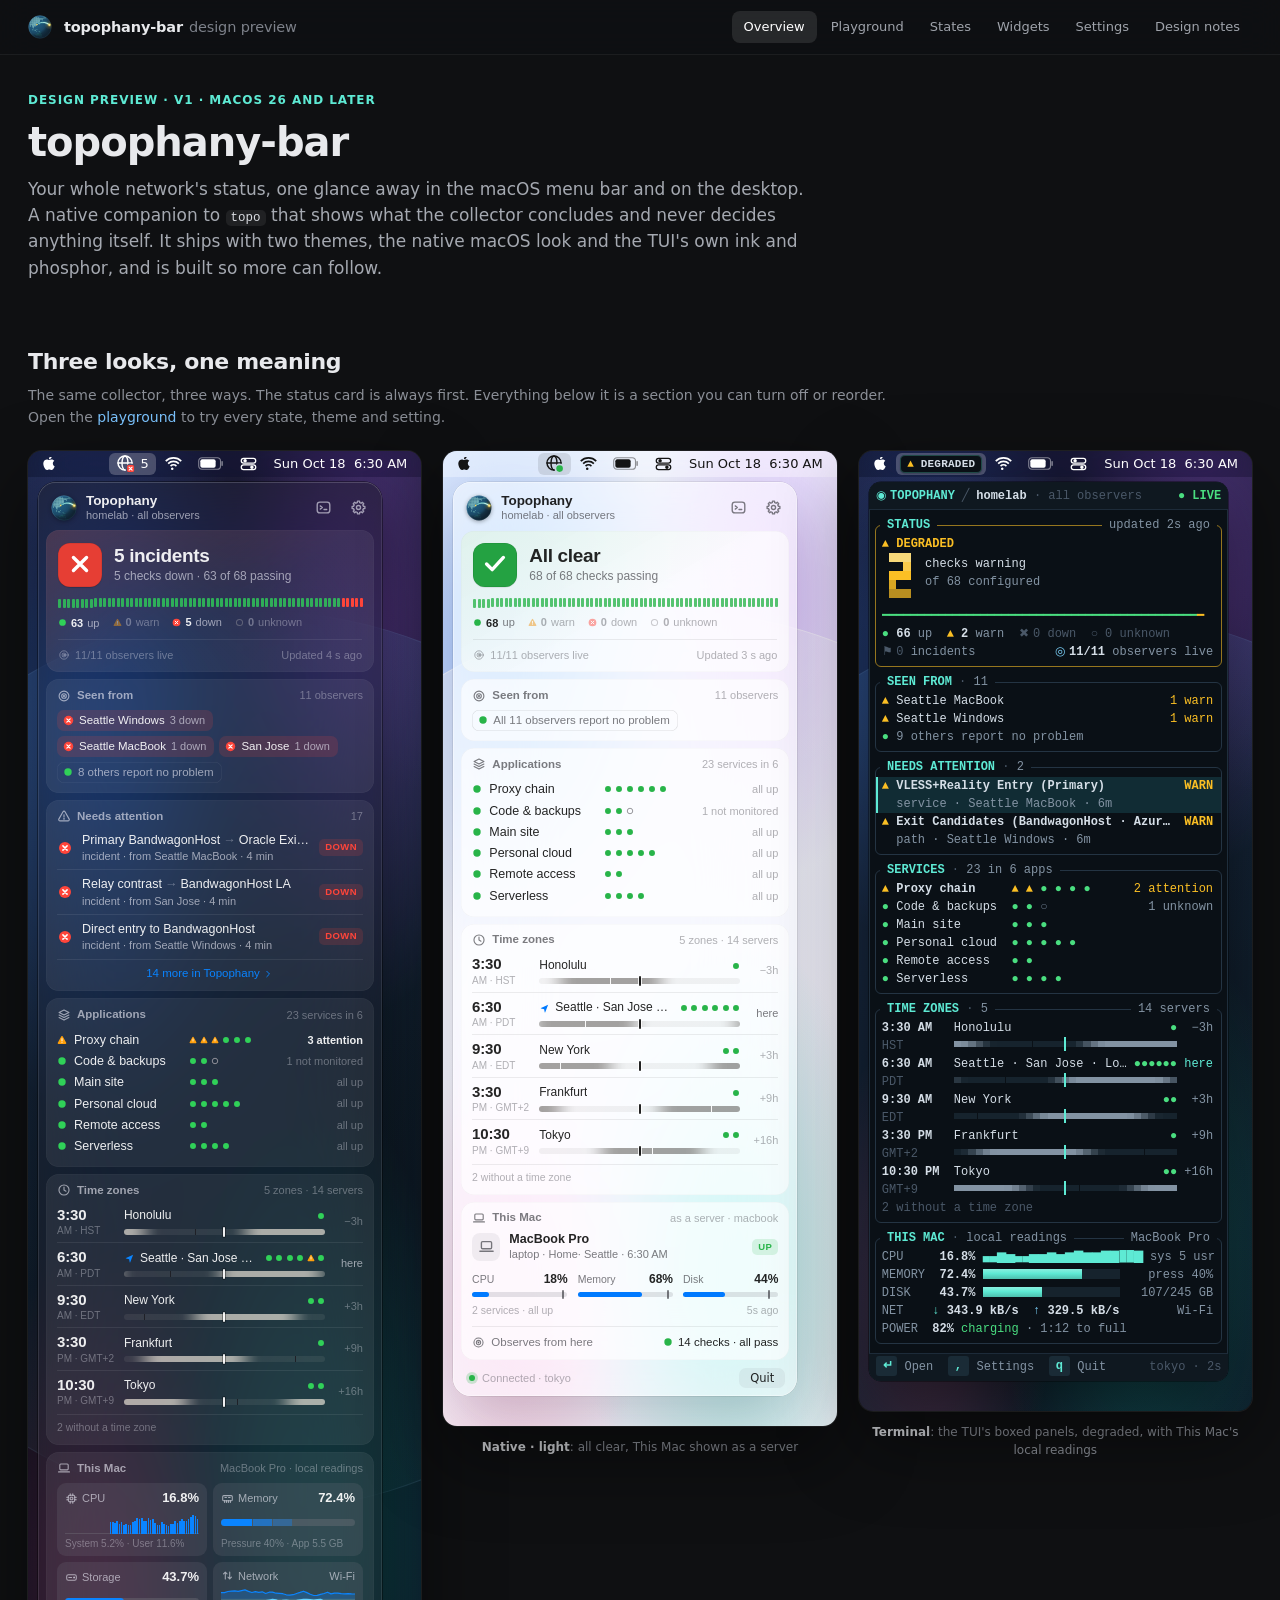
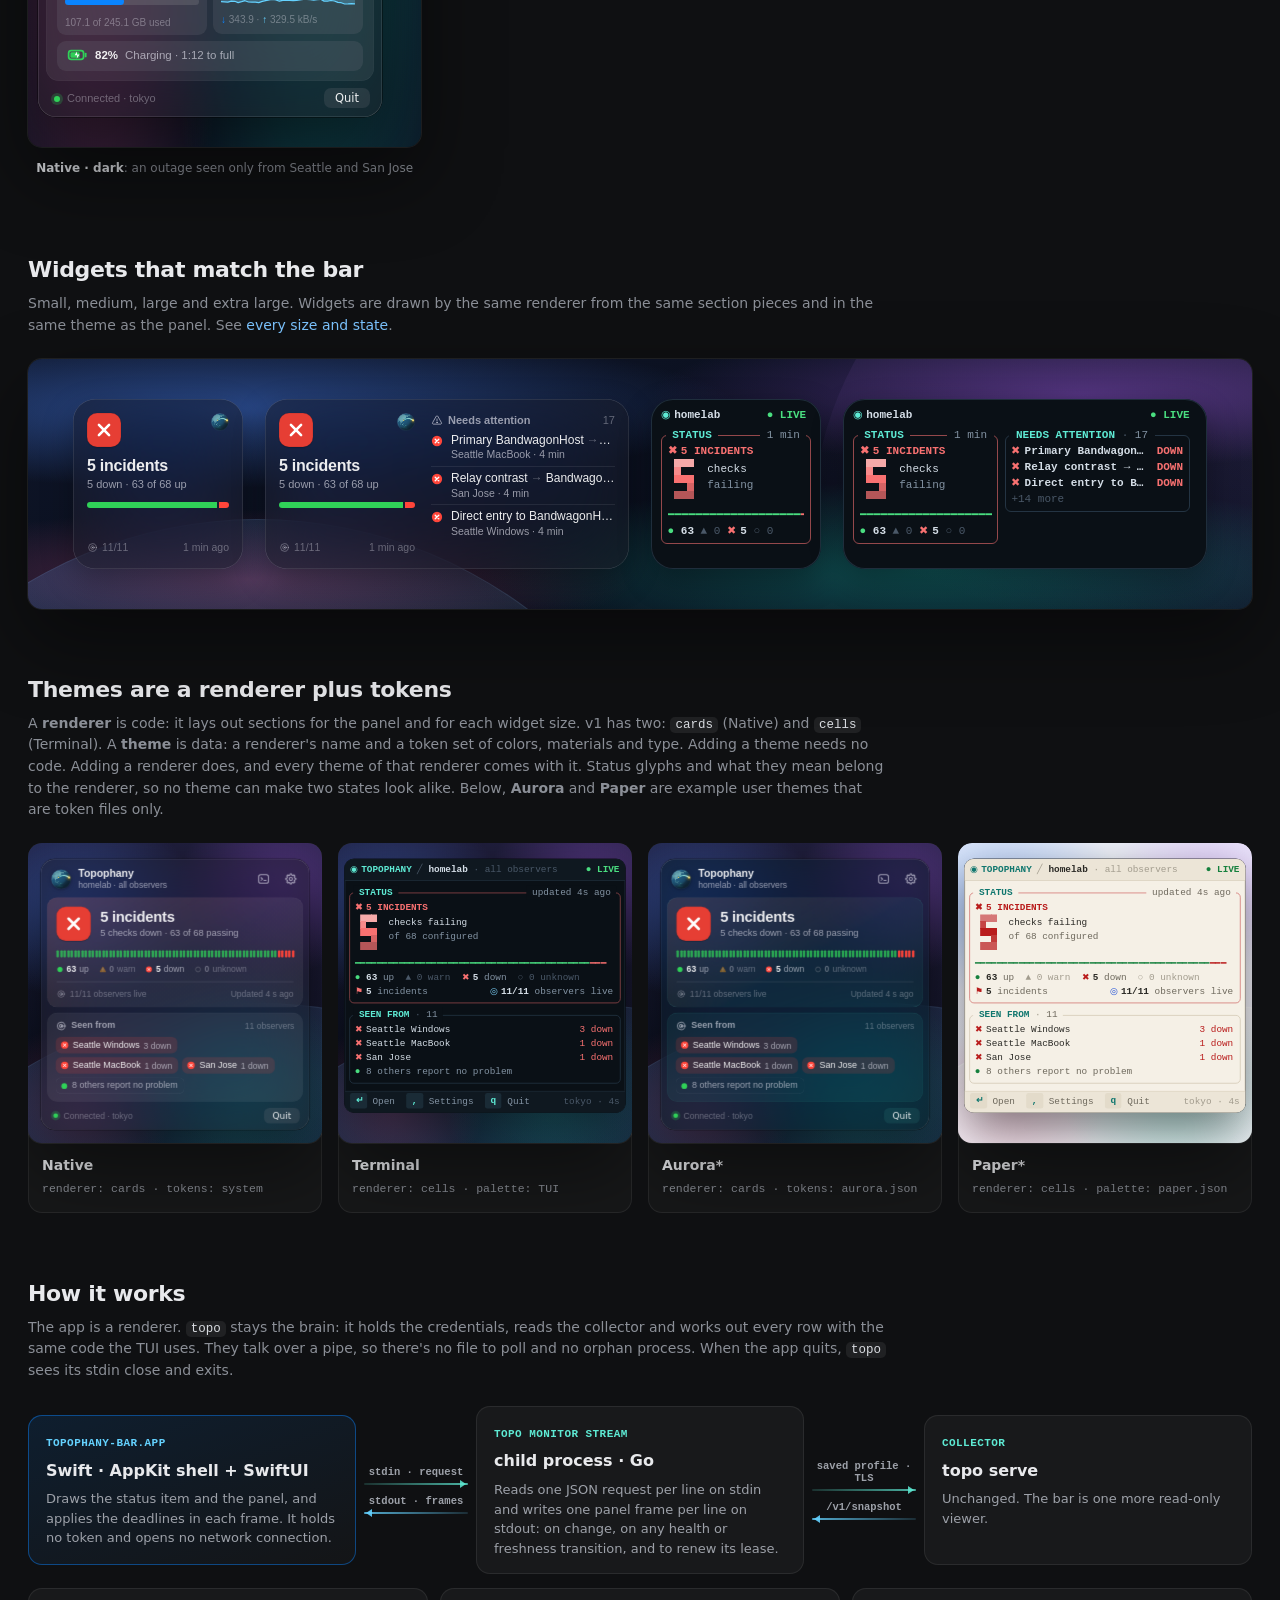
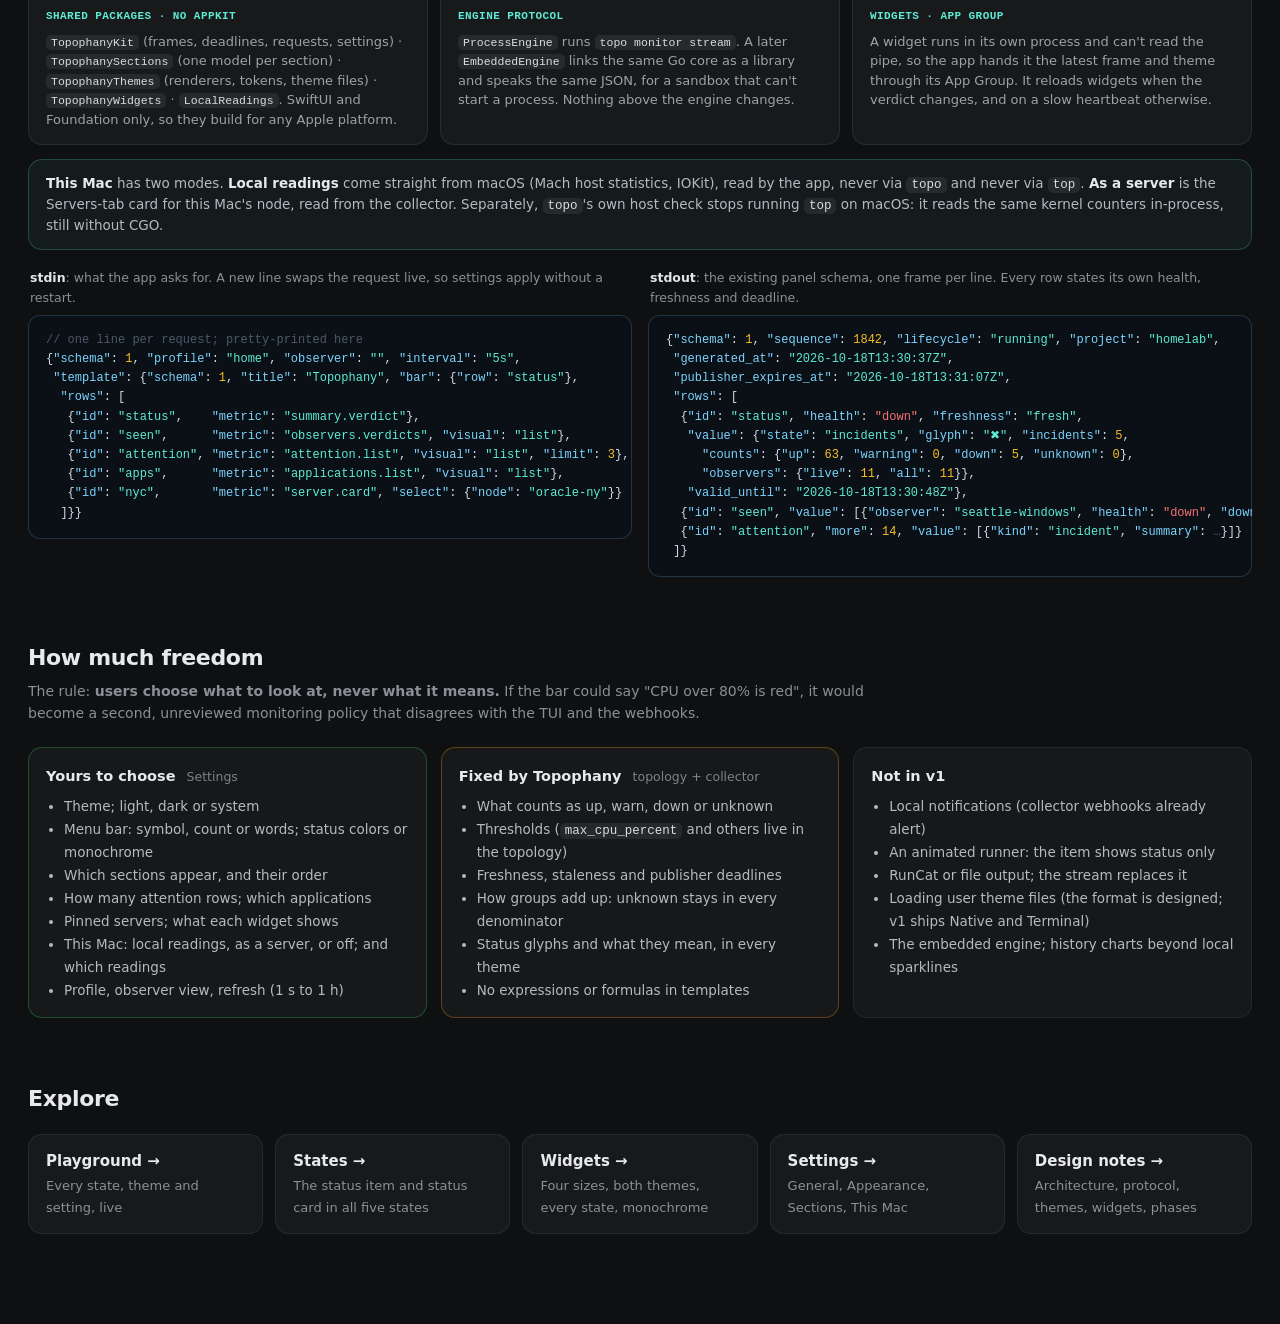
==== commit 80ad00e4: "feat(themes): server cards wear their provider's logo A server card's tile, in the panel and in the " ====
--- a/design/index.html
+++ b/design/index.html
@@ -161,6 +161,8 @@
   </div>
 </div>
 <script src="assets/data.js"></script>
+<script src="assets/providers.js"></script>
+<script src="assets/provider-logos.js"></script>
 <script src="assets/render.js"></script>
 <script src="assets/widgets.js"></script>
 <script>
--- a/design/assets/style.css
+++ b/design/assets/style.css
@@ -177,18 +177,26 @@
 .nv-hero-top { display: flex; align-items: center; gap: 12px; margin-bottom: 12px; }
 .nv-sym {
   width: 44px; height: 44px; border-radius: 12px; flex: none; display: grid; place-items: center;
-  box-shadow: inset 0 1px 0 rgba(255, 255, 255, .35), inset 0 -1px 0 rgba(0, 0, 0, .12), 0 4px 14px -3px var(--glow);
-}
+  box-shadow: inset 0 0 0 .5px rgba(0, 0, 0, .14), 0 .5px 1px rgba(0, 0, 0, var(--sym-shadow, .14));
+}
+.dark .nv-sym { --sym-shadow: .3; }
 .nv-sym svg { width: 44px; height: 44px; }
-.sym-clear { background: linear-gradient(180deg, #4ce57c, #1faf4c); --glow: rgba(48, 209, 88, .6); }
-.sym-degraded { background: linear-gradient(180deg, #ffb84d, #f48800); --glow: rgba(255, 159, 10, .55); }
-.sym-incidents { background: linear-gradient(180deg, #ff6e63, #e52f28); --glow: rgba(255, 69, 58, .6); }
-.sym-incomplete { background: linear-gradient(180deg, #a6a6ae, #74747b); --glow: rgba(140, 140, 150, .4); }
-.sym-offline { background: linear-gradient(180deg, #8f8f97, #5d5d64); --glow: rgba(0, 0, 0, .25); }
+/* Matte: the status color a shade deeper, so the white glyph holds. */
+.sym-clear { background: color-mix(in srgb, var(--up) 90%, #000); }
+.sym-degraded { background: color-mix(in srgb, var(--warn) 90%, #000); }
+.sym-incidents { background: color-mix(in srgb, var(--down) 90%, #000); }
+.sym-incomplete { background: #8a8a91; }
+.sym-offline { background: #6a6a71; }
 .nv-hero-t { min-width: 0; }
 .nv-hero-t b { display: block; font-size: 19px; font-weight: 650; letter-spacing: -.018em; line-height: 1.15; }
 .nv-hero-t span { display: block; font-size: 12px; color: var(--l2); margin-top: 2px; }
-.nv-stack { display: flex; gap: 2px; height: 6px; border-radius: 3px; overflow: hidden; margin-bottom: 8px; }
+.nv-stack { display: flex; gap: 2px; height: 6px; border-radius: 3px; overflow: hidden; flex: 1; }
+.nv-runs { display: flex; align-items: center; height: 9px; margin-bottom: 8px; }
+.nv-ticks { display: flex; height: 9px; margin-bottom: 8px; }
+.nv-ticks i { flex: 1; border-radius: 1px; }
+.t-up { background: color-mix(in srgb, var(--up) 78%, transparent); }
+.t-warn { background: var(--warn); } .t-down { background: var(--down); }
+.t-unk { background: color-mix(in srgb, var(--unk) 14%, transparent); box-shadow: inset 0 0 0 1px var(--unk); }
 .seg { display: block; height: 100%; min-width: 4px; }
 .s-up { background: var(--up); } .s-warn { background: var(--warn); } .s-down { background: var(--down); }
 .s-unk { background: repeating-linear-gradient(135deg, var(--unk) 0 2px, transparent 2px 4px); }
@@ -237,9 +245,20 @@
 .nv-server-head { display: flex; align-items: center; gap: 9px; }
 .nv-ico2 { width: 28px; height: 28px; border-radius: 8px; background: var(--fill2); display: grid; place-items: center; color: var(--l2); flex: none; }
 .nv-ico2 svg { width: 17px; height: 17px; }
+/* Providers: a logo says who runs a node, in the text's color. */
+svg.logo { fill: currentColor; stroke: none; overflow: visible; }
+.nv-ico2 svg.av-logo { width: 15.7px; height: 15.7px; }
+.av-ini { font: 600 12.3px/1 ui-rounded, -apple-system, system-ui, sans-serif; letter-spacing: .01em; }
+.av-ini.two { font-size: 10.1px; }
+.tlogo { display: inline-block; width: 2ch; height: 18px; vertical-align: top; position: relative; }
+.tlogo svg.logo { position: absolute; left: .06ch; top: calc(50% - .43em + .36px); width: .86em; height: .86em; }
 .nv-server-name { flex: 1; min-width: 0; display: flex; flex-direction: column; line-height: 1.25; }
 .nv-server-name b { font-size: 12.5px; font-weight: 600; }
 .nv-server-name span { font-size: 11px; color: var(--l2); }
+/* The time where it is never gives way; the rest does. */
+.nv-sub { display: flex; min-width: 0; white-space: nowrap; }
+.nv-sub em { font-style: normal; overflow: hidden; text-overflow: ellipsis; min-width: 0; }
+.nv-sub i { font-style: normal; flex: none; }
 .nv-res3 { display: grid; grid-template-columns: repeat(3, 1fr); gap: 10px; margin: 10px 0 7px; }
 .nv-res-top { display: flex; justify-content: space-between; align-items: baseline; font-size: 10.5px; color: var(--l2); margin-bottom: 5px; }
 .nv-res-top b { font-size: 12px; color: var(--l1); font-variant-numeric: tabular-nums; font-weight: 600; display: inline-flex; align-items: center; gap: 3px; }
@@ -254,6 +273,36 @@
 .nv-observes > svg { width: 13px; height: 13px; }
 .nv-observes b { margin-left: auto; display: inline-flex; align-items: center; gap: 5px; font-weight: 500; color: var(--l1); }
 
+/* Time zones: one grid, so every row's ribbon has the same width and its
+   now tick lines up with the others. */
+.nv-zones { display: grid; grid-template-columns: auto minmax(0, 1fr) auto; }
+.nv-zones > div { padding: 5px 0; }
+.nv-zones > .z-m { padding-left: 10px; padding-right: 10px; }
+.nv-zones > .z-sep { border-top: .5px solid var(--sep); }
+.nv-zones > div:nth-child(-n+3) { padding-top: 1px; }
+.z-t { display: flex; flex-direction: column; justify-content: center; line-height: 1.22; }
+.z-t b { font-size: 15px; font-weight: 600; font-variant-numeric: tabular-nums; letter-spacing: -.01em; }
+.z-t span { font-size: 10px; color: var(--l3); font-weight: 500; margin-top: 1px; white-space: nowrap; }
+.z-m { min-width: 0; display: flex; flex-direction: column; justify-content: center; gap: 5px; }
+.z-n { display: flex; align-items: center; gap: 5px; font-size: 12px; min-width: 0; }
+.z-n .pl { white-space: nowrap; overflow: hidden; text-overflow: ellipsis; }
+.z-here { color: var(--acc); flex: none; display: grid; }
+.z-here svg { width: 11px; height: 11px; }
+.z-marks { display: flex; align-items: center; gap: 2.5px; flex: none; margin-left: auto; padding-left: 4px; }
+.z-marks em { font-style: normal; font-size: 10px; color: var(--l3); margin-left: 2px; }
+.z-rib { position: relative; height: 6px; }
+.z-day { position: absolute; inset: 0; border-radius: 3px; overflow: hidden; }
+.z-day i { position: absolute; top: 0; bottom: 0; width: 1px; margin-left: -.5px; background: var(--card-solid, rgba(30, 30, 36, .9)); }
+.light .z-day i { --card-solid: rgba(255, 255, 255, .95); }
+.z-rib b { position: absolute; left: 50%; top: -2px; bottom: -2px; width: 2px; margin-left: -1px; border-radius: 1px; background: var(--l1);
+  box-shadow: 0 0 0 1px rgba(0, 0, 0, .35); }
+.light .z-rib b { box-shadow: 0 0 0 1px rgba(255, 255, 255, .85); }
+.z-o { display: flex; flex-direction: column; justify-content: center; align-items: flex-end; line-height: 1.2; min-width: 28px; }
+.z-o b { font-size: 11px; font-weight: 500; color: var(--l3); font-variant-numeric: tabular-nums; }
+.z-o b.here { color: var(--l2); }
+.z-o span { font-size: 10px; color: var(--l3); }
+.z-foot { font-size: 10.5px; color: var(--l3); padding-top: 6px; margin-top: 2px; border-top: .5px solid var(--sep); }
+
 .nv-tiles { display: grid; grid-template-columns: 1fr 1fr; gap: 6px; }
 .nv-tile { background: var(--fill2); border-radius: 9px; padding: 7px 8px 6px; min-width: 0; }
 .nv-tile-h { display: flex; justify-content: space-between; align-items: center; font-size: 11px; color: var(--l2); }
@@ -263,13 +312,18 @@
 .nv-net { display: inline-flex; align-items: baseline; font-size: 12px !important; }
 .nv-net em { font-style: normal; color: var(--l3); font-weight: 600; margin: 0 1px 0 5px; }
 .nv-net em:first-child { margin-left: 0; }
-.spark { display: block; margin: 5px 0 3px; color: var(--acc); }
-.spark.acc2 { color: var(--acc2); }
-.nv-duo { position: relative; height: 26px; margin: 5px 0 3px; }
-.nv-duo .spark { position: absolute; inset: 0; margin: 0; }
 .nv-tile-bar { height: 26px; display: flex; align-items: center; margin: 5px 0 3px; }
 .nv-tile-bar .nv-meter { flex: 1; height: 7px; border-radius: 4px; }
 .nv-tile-bar .nv-meter i { border-radius: 4px; }
+.nv-tile-g { height: 22px; margin: 5px 0 3px; position: relative; }
+.nv-bars { position: absolute; inset: 0; box-shadow: inset 0 -1px 0 var(--fill); }
+.nv-bars i { position: absolute; bottom: 0; background: var(--acc); }
+.nv-mirror { display: block; }
+.nv-parts { flex: 1; display: flex; height: 7px; border-radius: 4px; overflow: hidden; background: var(--fill); }
+.nv-parts i { display: block; height: 100%; box-shadow: inset -1px 0 0 transparent; margin-right: 1px; }
+.nv-parts i:nth-child(1) { background: var(--acc); }
+.nv-parts i:nth-child(2) { background: color-mix(in srgb, var(--acc) 60%, transparent); }
+.nv-parts i:nth-child(3) { background: color-mix(in srgb, var(--acc) 34%, transparent); }
 .nv-tile-f { font-size: 10px; color: var(--l3); white-space: nowrap; overflow: hidden; text-overflow: ellipsis; }
 .nv-batt { display: flex; align-items: center; gap: 7px; margin-top: 6px; padding: 4px 9px; border-radius: 9px; background: var(--fill2); font-size: 11.5px; color: var(--l2); }
 .nv-batt-i svg { width: 22px; height: 22px; color: var(--up); }
@@ -322,11 +376,14 @@
 .tbar { display: inline-block; position: relative; height: 10px; vertical-align: -1px; background: var(--track); }
 .tbar i { position: absolute; left: 0; top: 0; bottom: 0; background: linear-gradient(180deg, color-mix(in srgb, var(--c), #ffffff 26%), var(--c) 45%, color-mix(in srgb, var(--c), #000000 18%)); }
 .tbar b { position: absolute; top: -3px; bottom: -3px; width: 1px; background: color-mix(in srgb, var(--warn) 65%, transparent); }
+.trib { display: inline-block; position: relative; height: 6px; vertical-align: 2px; }
+.trib i { position: absolute; top: 0; bottom: 0; width: 1px; margin-left: -.5px; background: var(--ink); }
+.trib b { position: absolute; left: 50%; top: -4px; bottom: -4px; width: 2px; margin-left: -1px; background: var(--acc); }
 .tbar.withheld { background: repeating-linear-gradient(90deg, var(--track) 0 .5ch, transparent .5ch 1ch); }
 
 .nv-iface { font-size: 11px !important; font-weight: 500 !important; color: var(--l2) !important; }
 .c-acc { color: var(--acc); font-weight: 700; } .c-acc2 { color: var(--acc2); font-weight: 700; }
-.nv-duo { height: 22px; } .nv-tile-bar { height: 22px; }
+.nv-tile-bar { height: 22px; }
 .nv-hero.hero-incidents { background: linear-gradient(150deg, color-mix(in srgb, var(--down) 13%, var(--card)), var(--card) 55%); }
 .nv-hero.hero-degraded { background: linear-gradient(150deg, color-mix(in srgb, var(--warn) 12%, var(--card)), var(--card) 55%); }
 .nv-hero.hero-clear { background: linear-gradient(150deg, color-mix(in srgb, var(--up) 10%, var(--card)), var(--card) 55%); }
@@ -353,7 +410,7 @@
 .w-status.big .w-top { align-items: center; gap: 12px; justify-content: flex-start; }
 .w-status.big .w-title { flex: 1; margin: 0; }
 .w-status.big .w-title b { font-size: 18px; }
-.w-status.big .nv-stack { margin: 12px 0 7px; }
+.w-status.big .nv-ticks, .w-status.big .nv-runs { margin: 12px 0 7px; }
 .nv-stack.withheld { background: repeating-linear-gradient(135deg, var(--fill) 0 3px, transparent 3px 6px); }
 .w-foot { margin-top: auto; display: flex; justify-content: space-between; align-items: center; font-size: 10.5px; color: var(--l3); }
 .w-foot span { display: inline-flex; align-items: center; gap: 4px; }
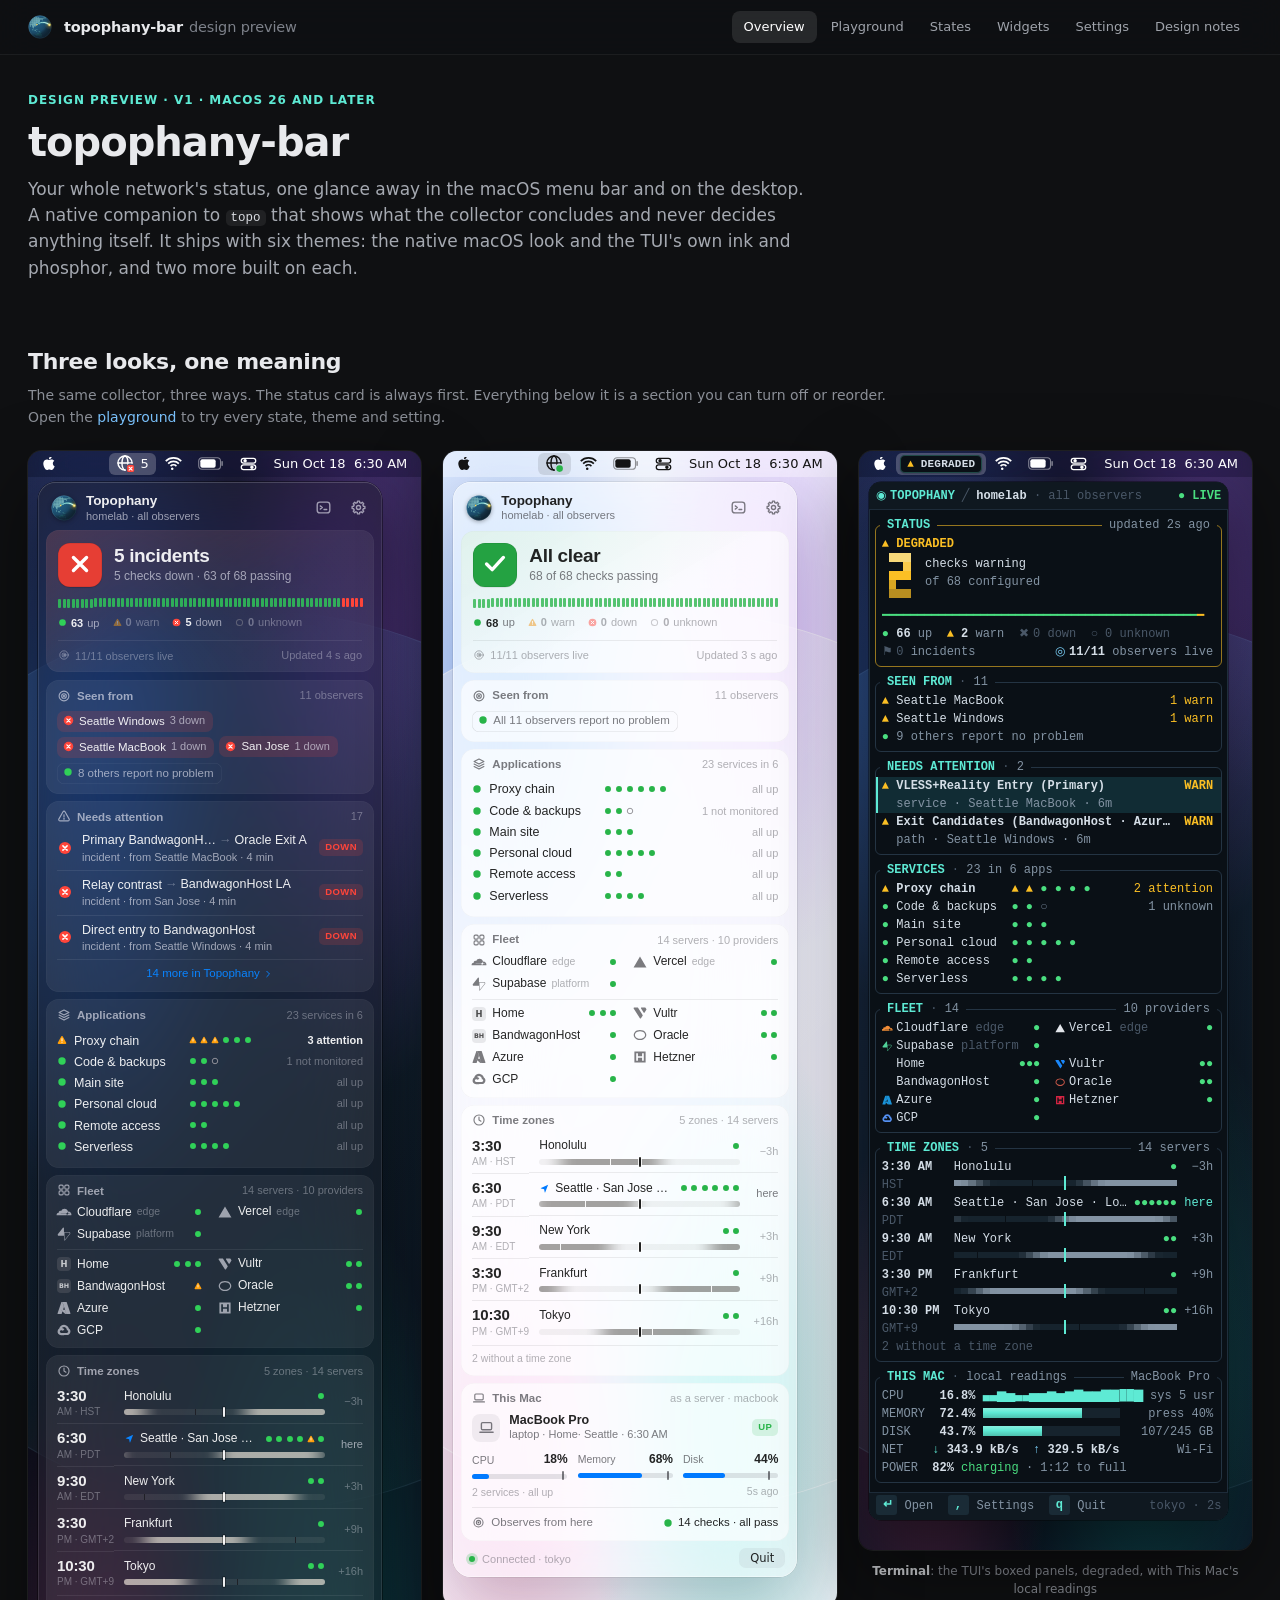
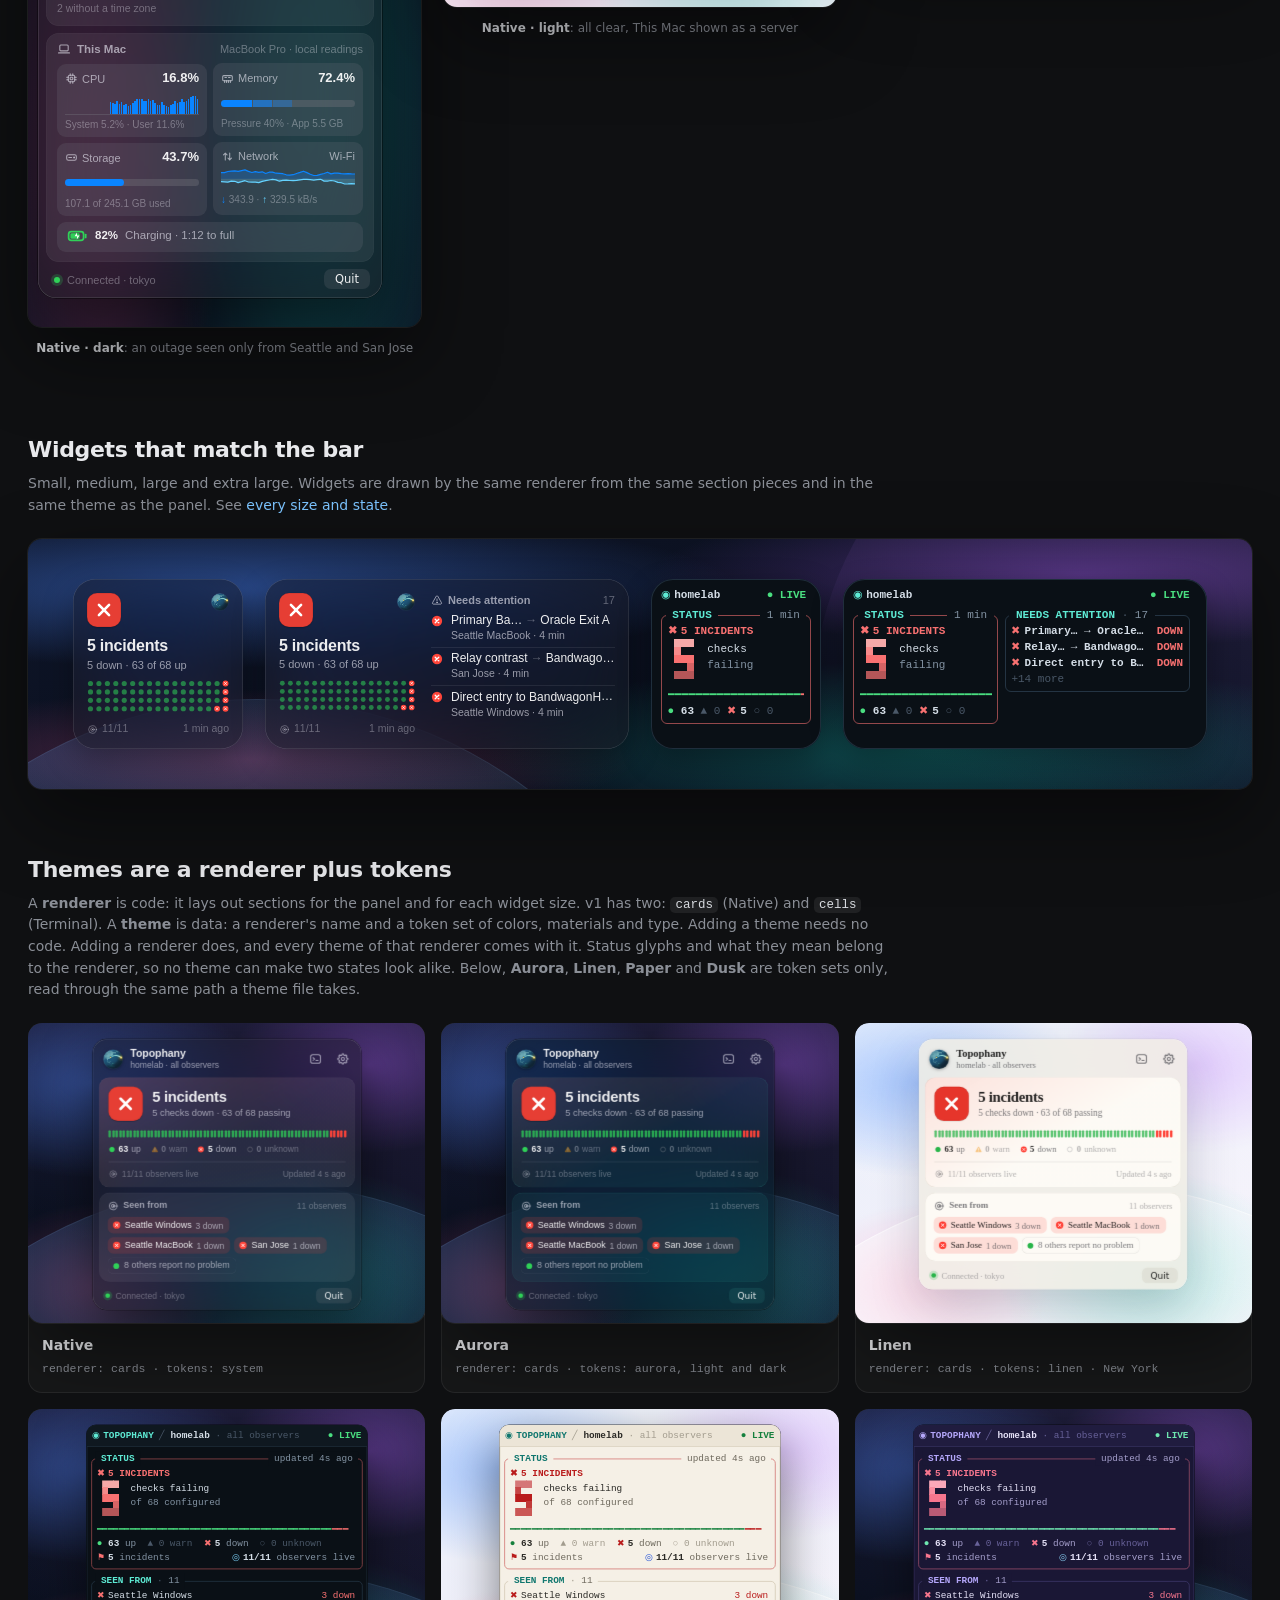
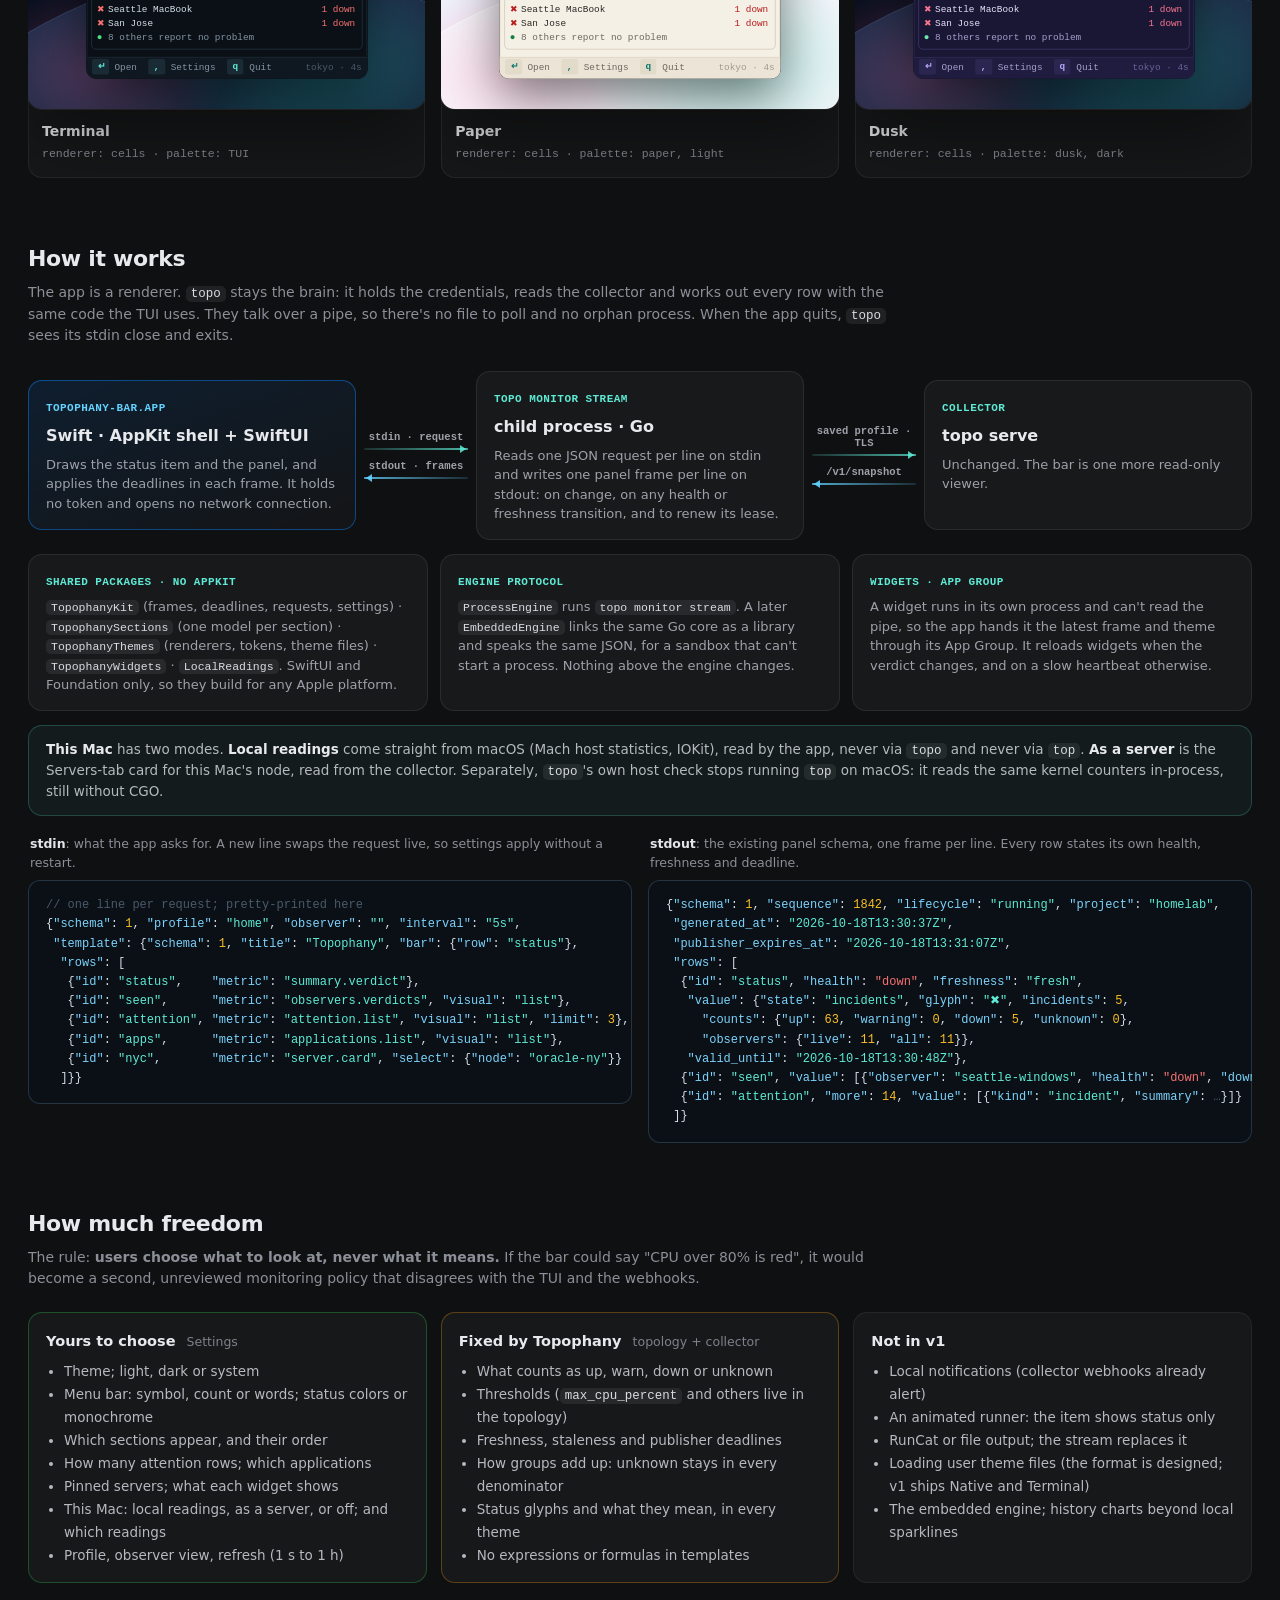
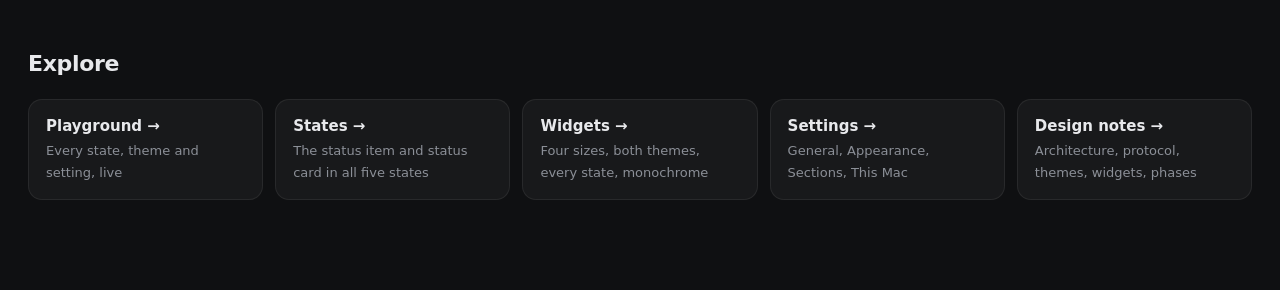
==== commit 12fd1ca9: "docs(design): six themes in the notes and previews DESIGN.md lists the six themes, gives a theme fil" ====
--- a/design/index.html
+++ b/design/index.html
@@ -39,8 +39,8 @@
   .free .card.no { box-shadow: inset 0 0 0 1px rgba(255,159,10,.3); }
   .free .card h4 span { font-weight: 500; color: #7d818a; font-size: 12.5px; margin-left: 6px; }
   .wrow { display: flex; gap: 22px; justify-content: center; flex-wrap: wrap; padding: 40px 24px; }
-  .themes4 { display: grid; grid-template-columns: repeat(4, minmax(0, 1fr)); gap: 16px; margin-top: 20px; }
-  @media (max-width: 1200px) { .themes4 { grid-template-columns: 1fr 1fr; } }
+  .themes3 { display: grid; grid-template-columns: repeat(3, minmax(0, 1fr)); gap: 16px; margin-top: 20px; }
+  @media (max-width: 1200px) { .themes3 { grid-template-columns: 1fr 1fr; } }
   .th { border-radius: 14px; overflow: hidden; background: rgba(255,255,255,.03); box-shadow: inset 0 0 0 1px rgba(255,255,255,.07); }
   .th .tile { height: 300px; position: relative; overflow: hidden; display: flex; justify-content: center; padding-top: 16px; }
   .th .tile > div { transform: scale(.78); transform-origin: top center; }
@@ -61,7 +61,7 @@
 <div class="wrap">
   <div class="eyebrow">Design preview · v1 · macOS 26 and later</div>
   <h1>topophany-bar</h1>
-  <p class="lede">Your whole network's status, one glance away in the macOS menu bar and on the desktop. A native companion to <code>topo</code> that shows what the collector concludes and never decides anything itself. It ships with two themes, the native macOS look and the TUI's own ink and phosphor, and is built so more can follow.</p>
+  <p class="lede">Your whole network's status, one glance away in the macOS menu bar and on the desktop. A native companion to <code>topo</code> that shows what the collector concludes and never decides anything itself. It ships with six themes: the native macOS look and the TUI's own ink and phosphor, and two more built on each.</p>
 
   <h2>Three looks, one meaning</h2>
   <p class="sub">The same collector, three ways. The status card is always first. Everything below it is a section you can turn off or reorder. Open the <a href="playground.html">playground</a> to try every state, theme and setting.</p>
@@ -76,8 +76,8 @@
   <div class="desk wall-dark wrow" id="wd"></div>
 
   <h2>Themes are a renderer plus tokens</h2>
-  <p class="sub">A <b>renderer</b> is code: it lays out sections for the panel and for each widget size. v1 has two: <code>cards</code> (Native) and <code>cells</code> (Terminal). A <b>theme</b> is data: a renderer's name and a token set of colors, materials and type. Adding a theme needs no code. Adding a renderer does, and every theme of that renderer comes with it. Status glyphs and what they mean belong to the renderer, so no theme can make two states look alike. Below, <b>Aurora</b> and <b>Paper</b> are example user themes that are token files only.</p>
-  <div class="themes4" id="themes"></div>
+  <p class="sub">A <b>renderer</b> is code: it lays out sections for the panel and for each widget size. v1 has two: <code>cards</code> (Native) and <code>cells</code> (Terminal). A <b>theme</b> is data: a renderer's name and a token set of colors, materials and type. Adding a theme needs no code. Adding a renderer does, and every theme of that renderer comes with it. Status glyphs and what they mean belong to the renderer, so no theme can make two states look alike. Below, <b>Aurora</b>, <b>Linen</b>, <b>Paper</b> and <b>Dusk</b> are token sets only, read through the same path a theme file takes.</p>
+  <div class="themes3" id="themes"></div>
 
   <h2>How it works</h2>
   <p class="sub">The app is a renderer. <code>topo</code> stays the brain: it holds the credentials, reads the collector and works out every row with the same code the TUI uses. They talk over a pipe, so there's no file to poll and no orphan process. When the app quits, <code>topo</code> sees its stdin close and exits.</p>
@@ -183,9 +183,11 @@
   const tO = Object.assign(TB.defaults(), { sections: { seen: true, attention: false, apps: false, servers: false, mac: false } });
   const themes = [
     ['Native', 'renderer: cards · tokens: system', 'dark', TB.nativePanel(sc, Object.assign({}, tO, { appearance: 'dark' }))],
+    ['Aurora', 'renderer: cards · tokens: aurora, light and dark', 'dark', TB.nativePanel(sc, Object.assign({}, tO, { appearance: 'dark', tokens: 'aurora' }))],
+    ['Linen', 'renderer: cards · tokens: linen · New York', 'light', TB.nativePanel(sc, Object.assign({}, tO, { appearance: 'light', tokens: 'linen' }))],
     ['Terminal', 'renderer: cells · palette: TUI', 'dark', TB.tuiPanel(sc, Object.assign({}, tO, { theme: 'tui' }))],
-    ['Aurora*', 'renderer: cards · tokens: aurora.json', 'dark', TB.nativePanel(sc, Object.assign({}, tO, { appearance: 'dark', tokens: 'aurora' }))],
-    ['Paper*', 'renderer: cells · palette: paper.json', 'light', TB.tuiPanel(sc, Object.assign({}, tO, { theme: 'tui', palette: 'paper' }))],
+    ['Paper', 'renderer: cells · palette: paper, light', 'light', TB.tuiPanel(sc, Object.assign({}, tO, { theme: 'tui', palette: 'paper' }))],
+    ['Dusk', 'renderer: cells · palette: dusk, dark', 'dark', TB.tuiPanel(sc, Object.assign({}, tO, { theme: 'tui', palette: 'dusk' }))],
   ];
   document.getElementById('themes').innerHTML = themes.map(([n, m, wall, html]) =>
     `<div class="th"><div class="tile desk wall-${wall}">${html}</div><div class="meta"><b>${n}</b><span>${m}</span></div></div>`).join('');
--- a/design/assets/style.css
+++ b/design/assets/style.css
@@ -110,6 +110,16 @@
 .mb-dark .b-up { --b: #32d74b; } .mb-light .b-up { --b: #28b449; }
 .mb-dark .b-warn { --b: #ff9f0a; } .mb-light .b-warn { --b: #f08c00; }
 .mb-dark .b-down { --b: #ff453a; } .mb-light .b-down { --b: #ff3b30; }
+/* this Mac's readings before the globe: local, in the bar's ink */
+.nreads { display: inline-flex; align-items: center; gap: 9px; margin-right: 4px; }
+.nr { display: inline-flex; align-items: center; gap: 4px; }
+.nr-cpu { align-items: baseline; }
+.nr-cpu svg { align-self: baseline; }
+.rv, .nn { display: inline-grid; font-size: 11.5px; font-weight: 500; font-variant-numeric: tabular-nums; }
+.rv > *, .nn > * { grid-area: 1 / 1; font-style: normal; }
+.rv b, .nn b { visibility: hidden; font-weight: 500; }
+.nn { font-size: 8.6px; line-height: 9.4px; text-align: right; }
+.na { font-size: 6.6px; line-height: 9.4px; font-weight: 700; opacity: .55; margin-left: 2px; }
 .b-unk { --b: currentColor; }
 .b-mono { --b: currentColor; }
 .mb-dark .b-mono { --bx: #1b1d24; }
@@ -125,6 +135,15 @@
 }
 .mb-light .tchip { box-shadow: inset 0 0 0 1px rgba(10, 16, 22, .5), 0 1px 2px rgba(0, 0, 0, .18); }
 .tchip .g { display: inline-block; width: 1ch; text-align: center; }
+.titem { gap: 4px; }
+.tchip.reads { font-weight: 400; }
+.tchip .m { color: var(--muted); } .tchip .acc { color: var(--acc); } .tchip .acc2 { color: var(--acc2); }
+/* the live glyph breathes toward the glow, as the TUI's live dot does */
+.tchip .g { position: relative; }
+.tchip .g.breathe::after { content: attr(data-g); position: absolute; inset: 0; color: var(--glow, #f0fdfa); opacity: 0;
+  animation: breathe 2.4s ease-in-out infinite; }
+@keyframes breathe { 50% { opacity: .5; } }
+@media (prefers-reduced-motion: reduce) { .tchip .g.breathe::after { animation: none; } }
 .titem .h-up { color: var(--up, #4ade80); } .titem .h-warn { color: var(--warn, #fbbf24); }
 .titem .h-down { color: var(--down, #f87171); } .titem .h-unk { color: var(--muted, #8393a3); }
 
@@ -227,6 +246,9 @@
 .nv-row-m .t { font-size: 12.5px; font-weight: 500; white-space: nowrap; overflow: hidden; text-overflow: ellipsis; }
 .nv-row-m .s { font-size: 11px; color: var(--l2); white-space: nowrap; overflow: hidden; text-overflow: ellipsis; margin-top: 1px; }
 .arr { font-style: normal; color: var(--l3); margin: 0 3px; }
+.route { display: flex; align-items: baseline; min-width: 0; }
+.route .rp { flex: none; white-space: nowrap; }
+.route .arr { flex: none; }
 .pill { font-size: 9.5px; font-weight: 700; letter-spacing: .045em; padding: 2px 6px; border-radius: 5px; white-space: nowrap; }
 .p-up { color: var(--up); background: color-mix(in srgb, var(--up) 15%, transparent); }
 .p-warn { color: var(--warn); background: color-mix(in srgb, var(--warn) 15%, transparent); }
@@ -250,6 +272,22 @@
 .nv-ico2 svg.av-logo { width: 15.7px; height: 15.7px; }
 .av-ini { font: 600 12.3px/1 ui-rounded, -apple-system, system-ui, sans-serif; letter-spacing: .01em; }
 .av-ini.two { font-size: 10.1px; }
+/* Fleet: two to a row, edges first; each node's mark at the column's end. */
+.fl-grid { display: grid; grid-template-columns: 1fr 1fr; column-gap: 16px; row-gap: 7px; }
+.fl-c { display: flex; align-items: center; gap: 6px; min-width: 0; font-size: 12px; color: var(--l1); height: 15px; }
+.fl-c.cached { opacity: .55; }
+.fl-c .fl-t { white-space: nowrap; overflow: hidden; text-overflow: ellipsis; min-width: 0; }
+.fl-c > em { font-style: normal; font-size: 10.5px; color: var(--l3); flex: none; margin-left: -1px; }
+.fl-c.fl-more .fl-t { color: var(--l2); }
+.fl-c.fl-more .fl-g { width: 14px; flex: none; }
+.fl-m { margin-left: auto; display: flex; gap: 2.5px; align-items: center; flex: none; padding-left: 3px; }
+.fl-m em { font-style: normal; font-size: 10px; color: var(--l3); margin-left: 1px; }
+.fl-g { width: 14px; height: 14px; flex: none; display: grid; place-items: center; color: var(--l2); }
+.fl-g svg { width: 14px; height: 14px; }
+.fl-sym svg { width: 13px; height: 13px; }
+.fl-ini { border-radius: 4px; background: var(--fill); color: var(--l1); opacity: .8; font: 700 8.4px/1 ui-rounded, -apple-system, system-ui, sans-serif; }
+.fl-ini.two { font-size: 6.4px; letter-spacing: -.02em; }
+.nv-sep.fl-sep { margin: 7px 0; }
 .tlogo { display: inline-block; width: 2ch; height: 18px; vertical-align: top; position: relative; }
 .tlogo svg.logo { position: absolute; left: .06ch; top: calc(50% - .43em + .36px); width: .86em; height: .86em; }
 .nv-server-name { flex: 1; min-width: 0; display: flex; flex-direction: column; line-height: 1.25; }
@@ -412,6 +450,10 @@
 .w-status.big .w-title b { font-size: 18px; }
 .w-status.big .nv-ticks, .w-status.big .nv-runs { margin: 12px 0 7px; }
 .nv-stack.withheld { background: repeating-linear-gradient(135deg, var(--fill) 0 3px, transparent 3px 6px); }
+.w-checks { height: 34px; margin-bottom: 8px; flex: none; }
+.w-checks > svg { display: block; overflow: visible; }
+.w-checks .mk-up { opacity: .55; }
+.wdg.vibrant .w-checks .mk-up { opacity: .4; }
 .w-foot { margin-top: auto; display: flex; justify-content: space-between; align-items: center; font-size: 10.5px; color: var(--l3); }
 .w-foot span { display: inline-flex; align-items: center; gap: 4px; }
 .w-foot svg { width: 11px; height: 11px; }
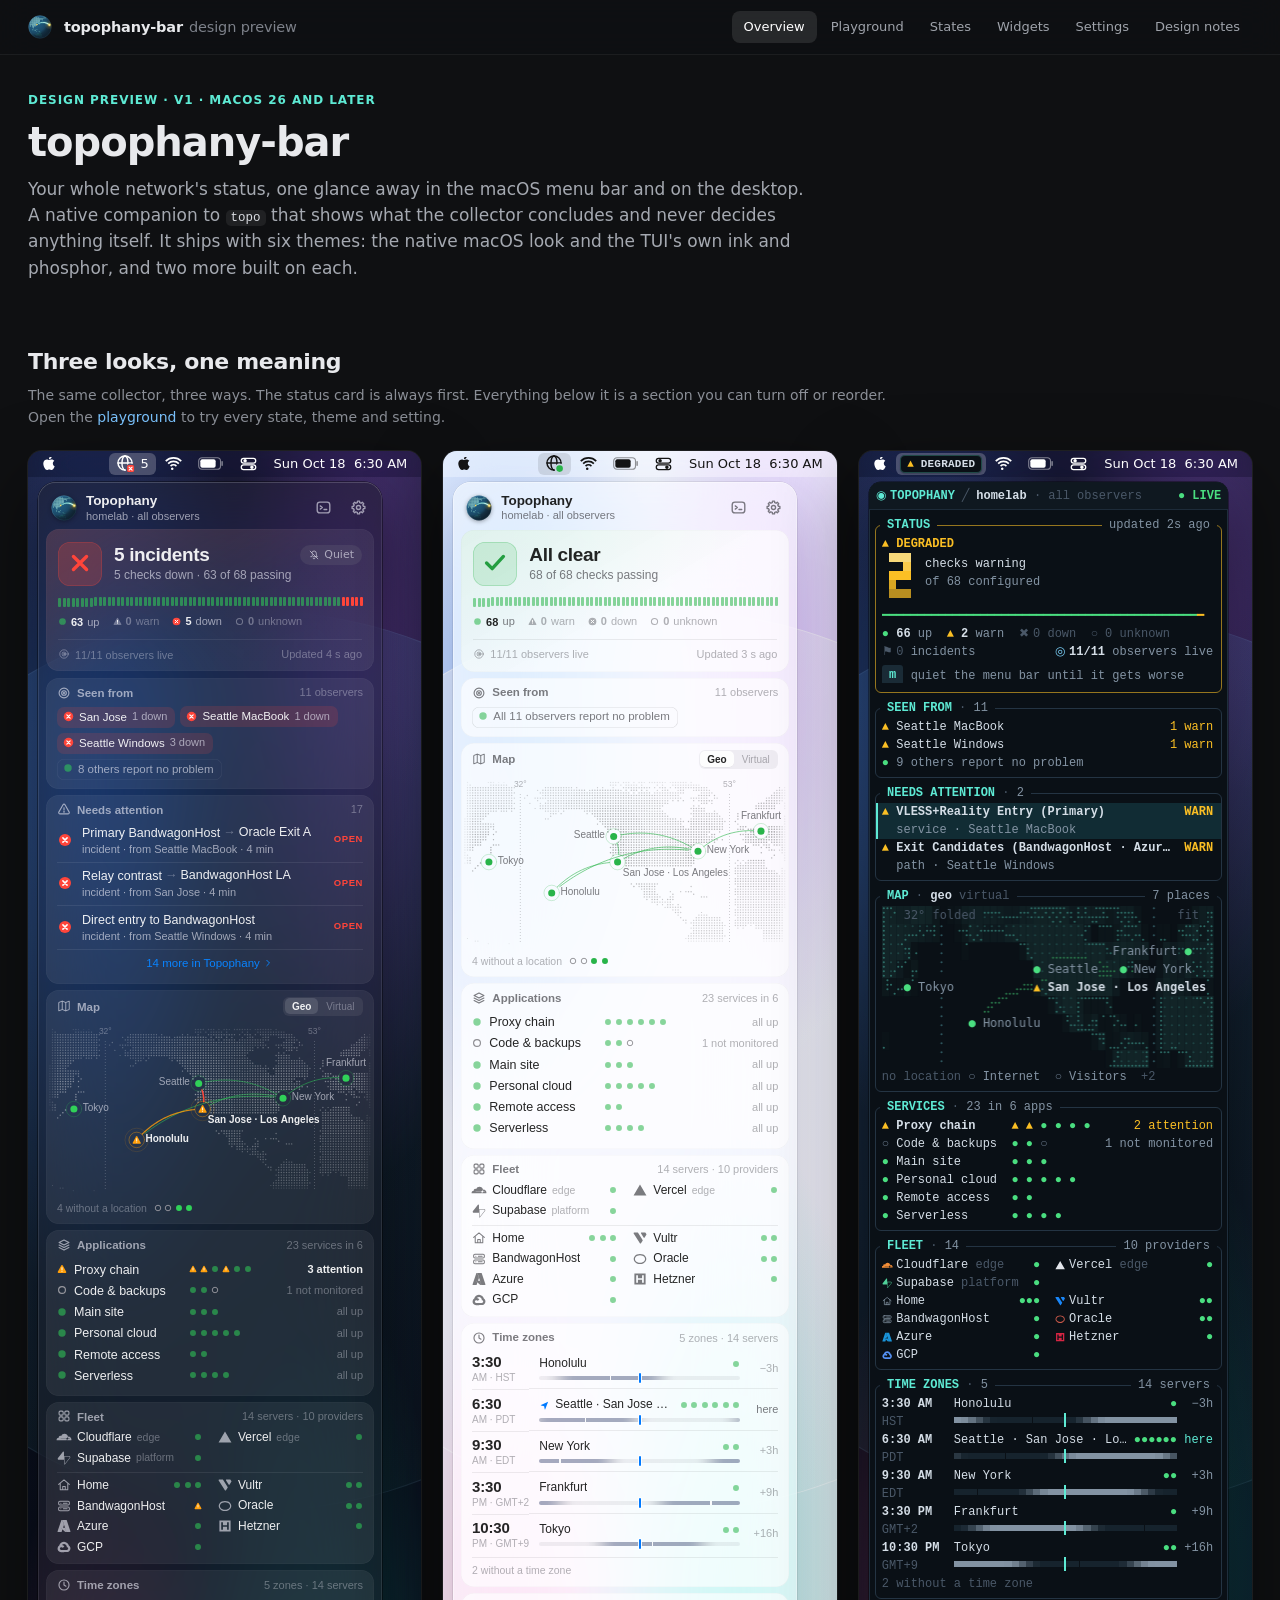
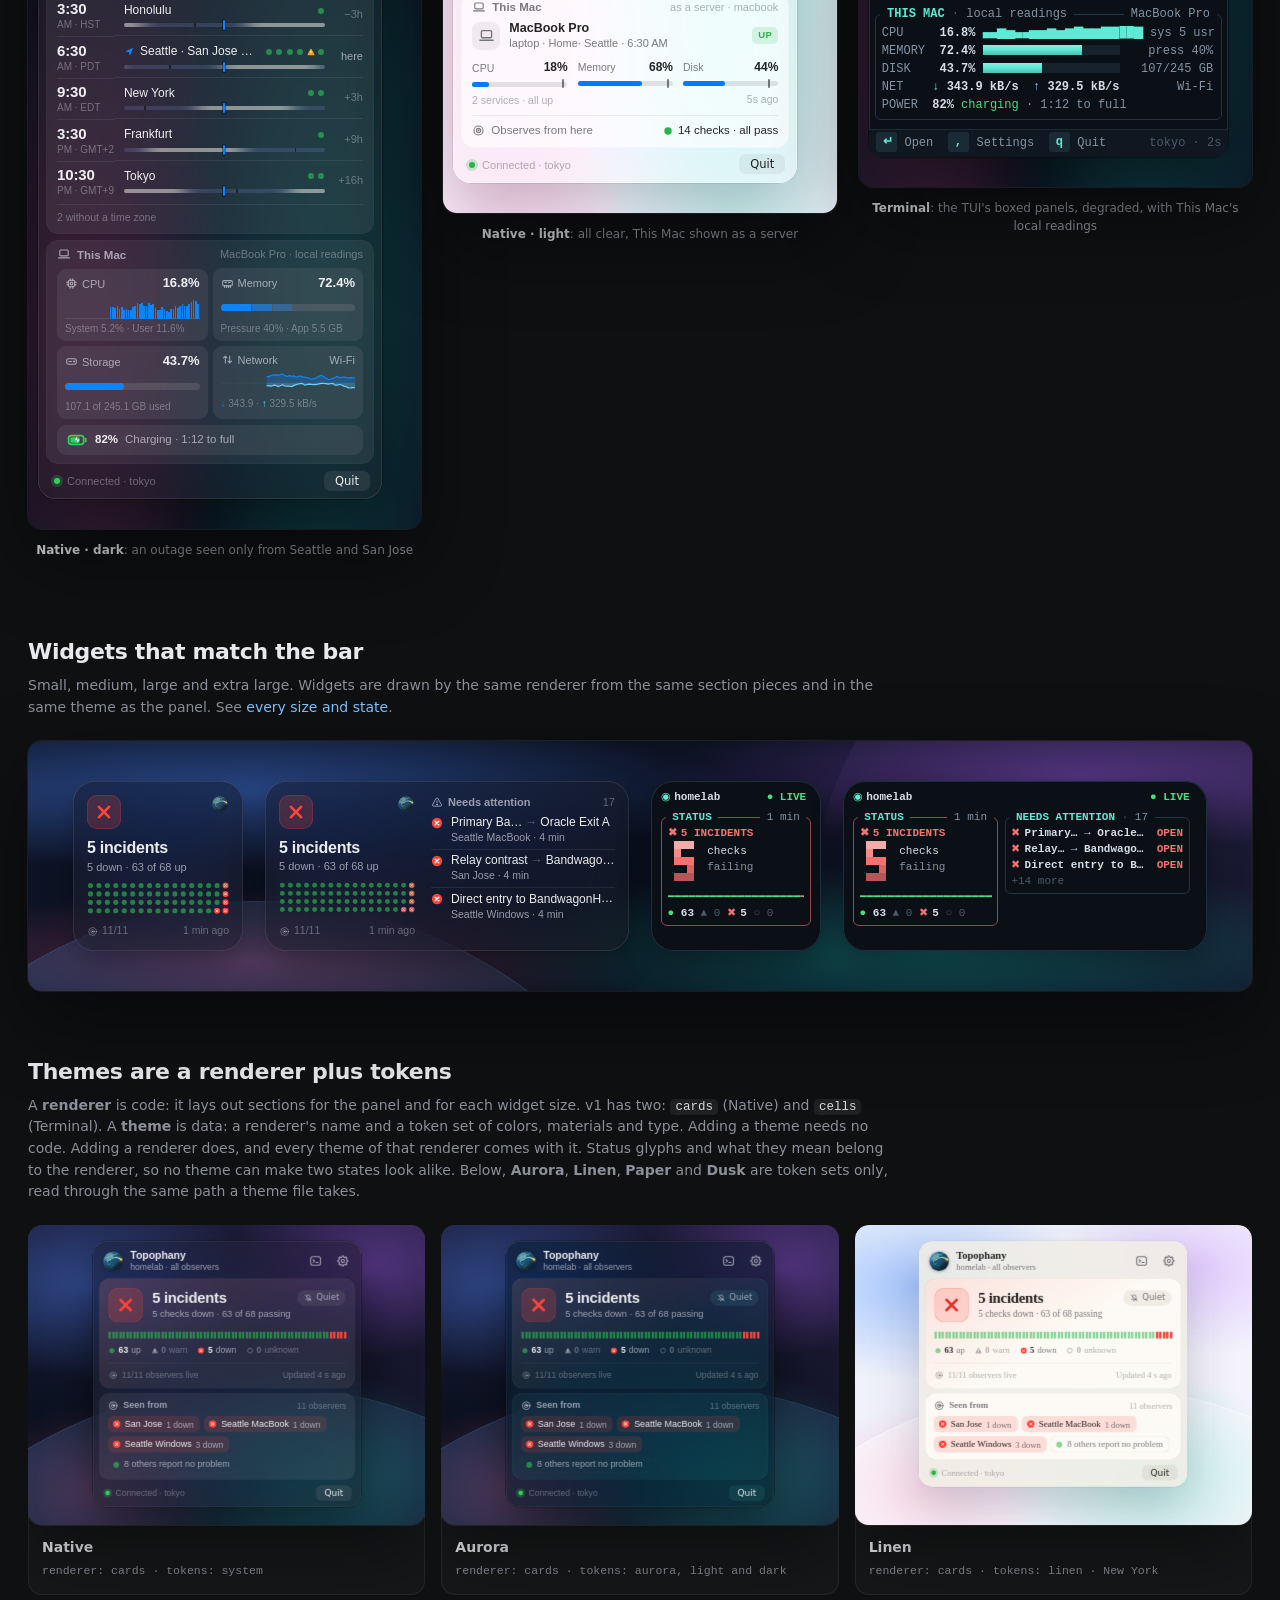
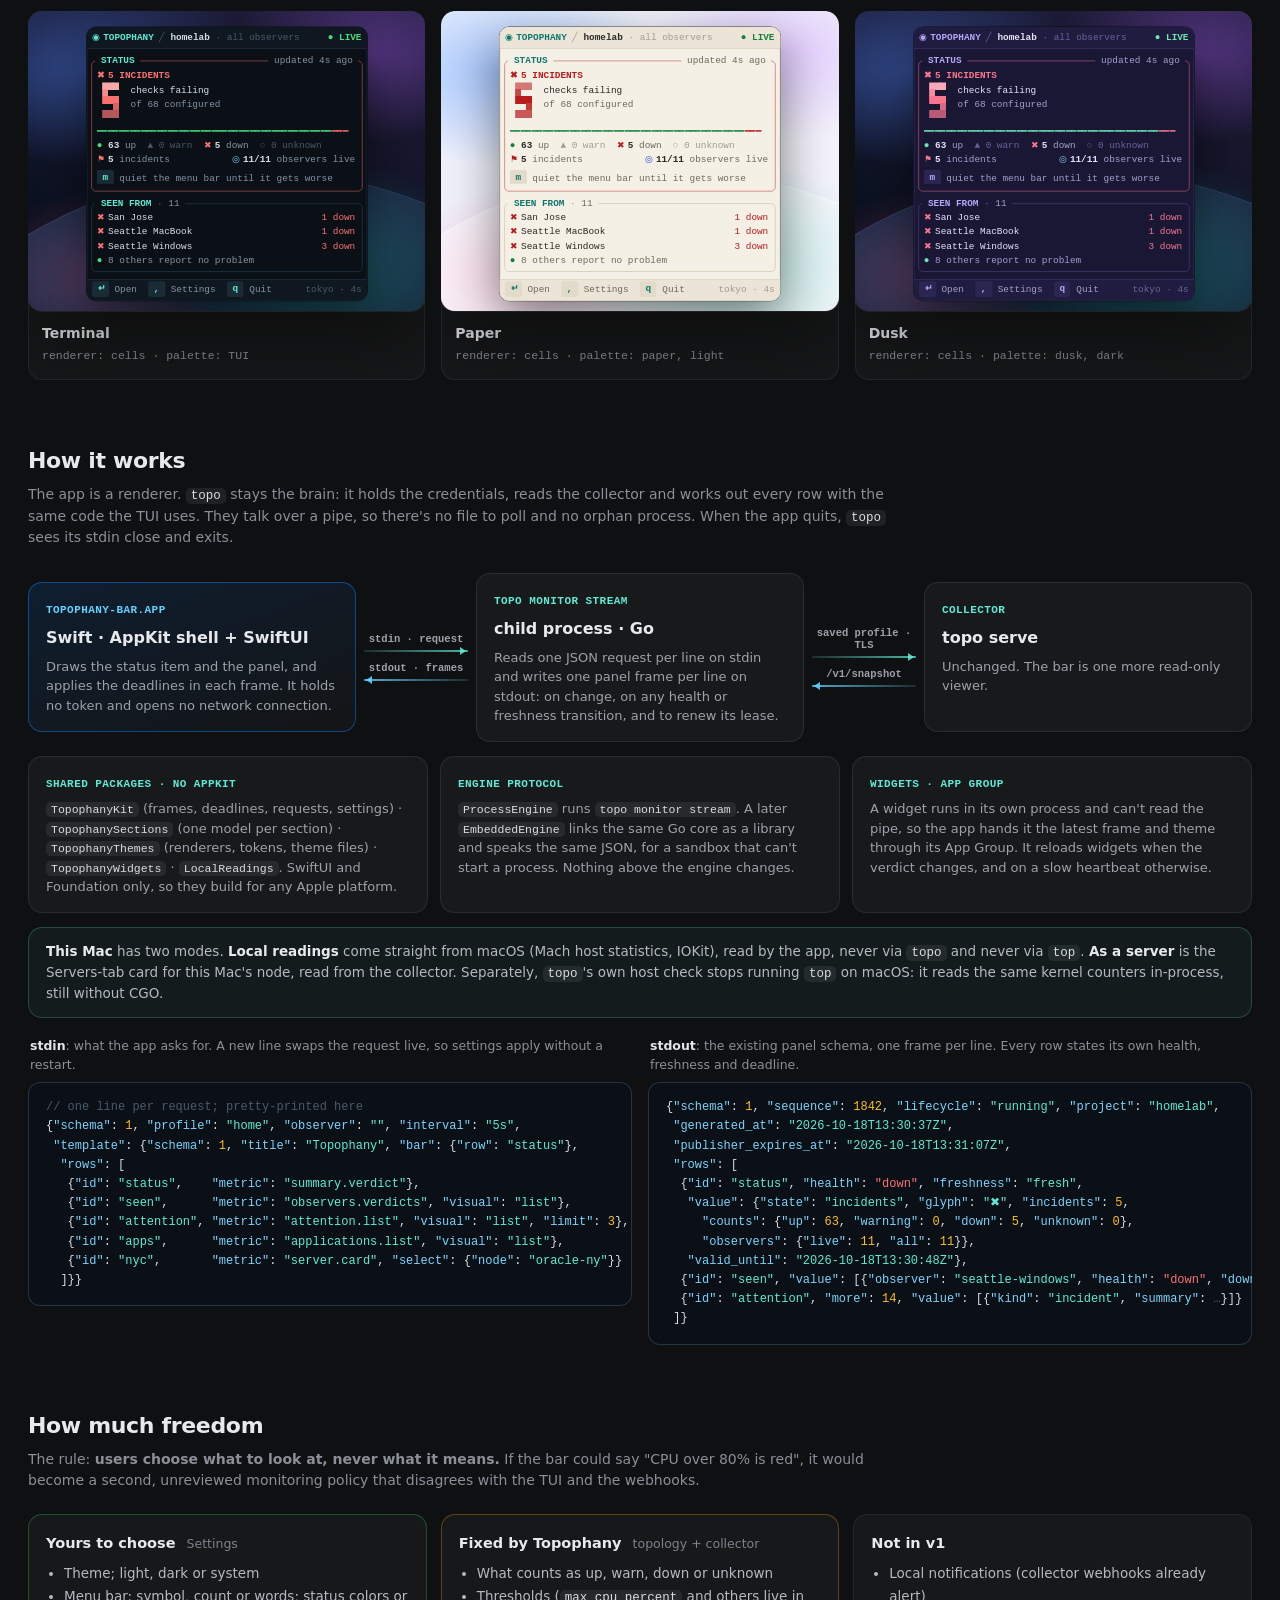
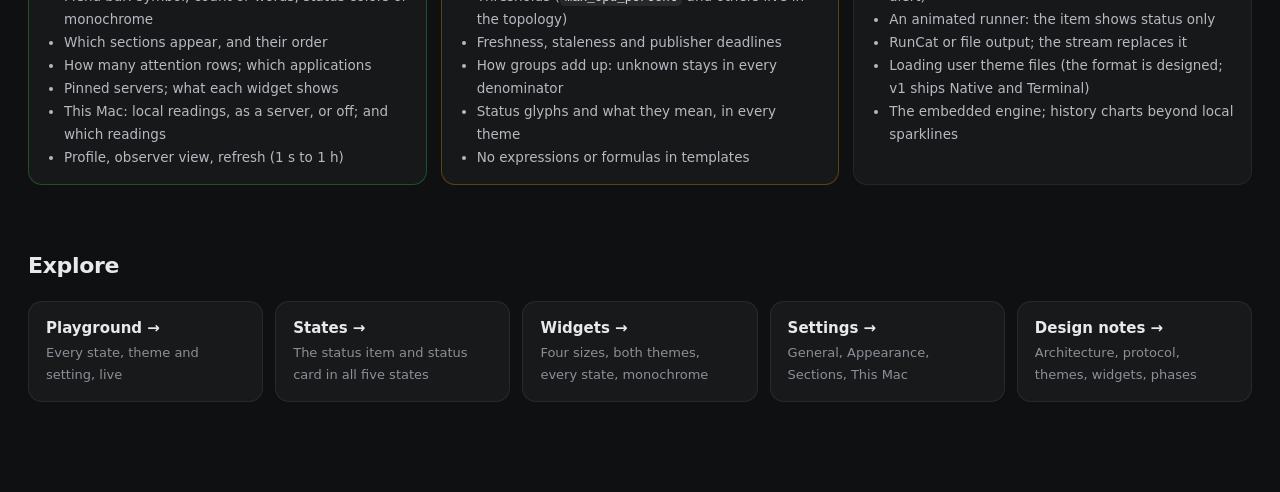
==== commit 1831cd5e: "docs(design): the map in the design notes and previews" ====
--- a/design/index.html
+++ b/design/index.html
@@ -165,6 +165,8 @@
 <script src="assets/provider-logos.js"></script>
 <script src="assets/render.js"></script>
 <script src="assets/widgets.js"></script>
+<script src="assets/land.js"></script>
+<script src="assets/map.js"></script>
 <script>
   const D = window.TB_DATA;
   const base = () => Object.assign(TB.defaults(), { cls: 'narrow', fit: true, fitPad: 30 });
--- a/design/assets/style.css
+++ b/design/assets/style.css
@@ -145,7 +145,7 @@
 @keyframes breathe { 50% { opacity: .5; } }
 @media (prefers-reduced-motion: reduce) { .tchip .g.breathe::after { animation: none; } }
 .titem .h-up { color: var(--up, #4ade80); } .titem .h-warn { color: var(--warn, #fbbf24); }
-.titem .h-down { color: var(--down, #f87171); } .titem .h-unk { color: var(--muted, #8393a3); }
+.titem .h-down { color: var(--down, #f87171); } .titem .h-unk, .titem .h-quiet { color: var(--muted, #8393a3); }
 
 /* ----------------------------------------------------- native theme */
 .nv {
@@ -164,7 +164,7 @@
   --fill: rgba(120, 120, 128, .2); --fill2: rgba(120, 120, 128, .1);
   --up: #28b449; --warn: #f08c00; --down: #ff3b30; --unk: #8e8e93; --acc: #007aff; --acc2: #32ade6;
 }
-.nv-panel { width: 344px; padding: 8px; border-radius: 18px; display: flex; flex-direction: column; gap: 7px; }
+.nv-panel { width: 344px; padding: 8px; border-radius: 18px; display: flex; flex-direction: column; gap: 6px; }
 .dark .nv-panel {
   background: var(--panel-bg, rgba(32, 32, 38, .55)); backdrop-filter: blur(44px) saturate(1.9);
   box-shadow: 0 0 0 .5px rgba(0, 0, 0, .75), inset 0 0 0 .5px rgba(255, 255, 255, .2), inset 0 1px 0 rgba(255, 255, 255, .08), 0 24px 64px rgba(0, 0, 0, .5);
@@ -177,6 +177,9 @@
 .nv .mk { flex: none; }
 .mk-up { color: var(--up, #4ade80); } .mk-warn { color: var(--warn, #fbbf24); }
 .mk-down { color: var(--down, #f87171); } .mk-unk { color: var(--unk, #6b7a8c); }
+/* Up among other marks is quieter than trouble, as on the bar: a calm
+   network looks calm, and what needs a look stands out. */
+.nv-legend .mk-up, .nv-chips .mk-up, .nv-app .mk-up, .fl-m .mk-up, .z-marks .mk-up, .w-app .mk-up { opacity: .55; }
 
 .nv-head { display: flex; align-items: center; gap: 9px; padding: 3px 3px 1px 5px; }
 .nv-mark { width: 26px; height: 26px; filter: drop-shadow(0 1px 2px rgba(0, 0, 0, .35)); }
@@ -187,8 +190,8 @@
 .nv-btn svg { width: 17px; height: 17px; }
 .nv-btn:hover { background: var(--fill2); color: var(--l1); }
 
-.nv-card { background: var(--card); border-radius: 13px; padding: 9px 11px 10px; box-shadow: inset 0 0 0 .5px var(--card-b); }
-.nv-card h3 { margin: 0 0 7px; font-size: 11.5px; font-weight: 600; color: var(--l2); display: flex; align-items: center; gap: 6px; }
+.nv-card { background: var(--card); border-radius: 13px; padding: 8px 11px 9px; box-shadow: inset 0 0 0 .5px var(--card-b); }
+.nv-card h3 { margin: 0 0 6px; font-size: 11.5px; font-weight: 600; color: var(--l2); display: flex; align-items: center; gap: 6px; }
 .nv-card h3 svg { width: 14px; height: 14px; }
 .nv-card h3 em { font-style: normal; font-weight: 500; color: var(--l3); margin-left: auto; font-size: 11px; }
 
@@ -196,24 +199,35 @@
 .nv-hero-top { display: flex; align-items: center; gap: 12px; margin-bottom: 12px; }
 .nv-sym {
   width: 44px; height: 44px; border-radius: 12px; flex: none; display: grid; place-items: center;
-  box-shadow: inset 0 0 0 .5px rgba(0, 0, 0, .14), 0 .5px 1px rgba(0, 0, 0, var(--sym-shadow, .14));
-}
-.dark .nv-sym { --sym-shadow: .3; }
+  background: var(--sym-fill); color: var(--sym-ink); box-shadow: inset 0 0 0 .75px var(--sym-edge);
+}
 .nv-sym svg { width: 44px; height: 44px; }
-/* Matte: the status color a shade deeper, so the white glyph holds. */
-.sym-clear { background: color-mix(in srgb, var(--up) 90%, #000); }
-.sym-degraded { background: color-mix(in srgb, var(--warn) 90%, #000); }
-.sym-incidents { background: color-mix(in srgb, var(--down) 90%, #000); }
-.sym-incomplete { background: #8a8a91; }
-.sym-offline { background: #6a6a71; }
-.nv-hero-t { min-width: 0; }
-.nv-hero-t b { display: block; font-size: 19px; font-weight: 650; letter-spacing: -.018em; line-height: 1.15; }
+/* Flat: a tint of the status color, edged in it, the glyph in the color a
+   shade deeper on light so it holds. */
+.sym-clear { --sym-c: var(--up); } .sym-degraded { --sym-c: var(--warn); } .sym-incidents { --sym-c: var(--down); }
+.sym-clear, .sym-degraded, .sym-incidents {
+  --sym-fill: color-mix(in srgb, var(--sym-c) 15%, transparent); --sym-edge: color-mix(in srgb, var(--sym-c) 30%, transparent);
+  --sym-ink: color-mix(in srgb, var(--sym-c) 88%, #000);
+}
+.dark .sym-clear, .dark .sym-degraded, .dark .sym-incidents { --sym-fill: color-mix(in srgb, var(--sym-c) 20%, transparent); --sym-ink: var(--sym-c); }
+.sym-incomplete, .sym-offline { --sym-fill: var(--fill2); --sym-edge: var(--sep); --sym-ink: var(--l2); }
+.nv-hero-t { min-width: 0; flex: 1; }
+.nv-hero-l { display: flex; align-items: center; gap: 8px; }
+.nv-hero-t b { display: block; flex: 1; min-width: 0; font-size: 19px; font-weight: 650; letter-spacing: -.018em; line-height: 1.15; white-space: nowrap; overflow: hidden; text-overflow: ellipsis; }
+.nv-quiet {
+  flex: none; display: inline-flex; align-items: center; gap: 4px; border: 0; border-radius: 99px; padding: 3.5px 8px;
+  background: var(--fill2); color: var(--l2); font: 500 11px/1.2 -apple-system, system-ui, sans-serif; cursor: pointer;
+}
+.nv-quiet svg { width: 12px; height: 12px; }
+.nv-quiet:hover { background: var(--fill); color: var(--l1); }
+.nv-quiet.on { background: color-mix(in srgb, var(--acc) 16%, transparent); color: var(--acc); }
+.nv-quiet.on:hover { background: color-mix(in srgb, var(--acc) 24%, transparent); }
 .nv-hero-t span { display: block; font-size: 12px; color: var(--l2); margin-top: 2px; }
 .nv-stack { display: flex; gap: 2px; height: 6px; border-radius: 3px; overflow: hidden; flex: 1; }
 .nv-runs { display: flex; align-items: center; height: 9px; margin-bottom: 8px; }
 .nv-ticks { display: flex; height: 9px; margin-bottom: 8px; }
 .nv-ticks i { flex: 1; border-radius: 1px; }
-.t-up { background: color-mix(in srgb, var(--up) 78%, transparent); }
+.t-up { background: color-mix(in srgb, var(--up) 55%, transparent); }
 .t-warn { background: var(--warn); } .t-down { background: var(--down); }
 .t-unk { background: color-mix(in srgb, var(--unk) 14%, transparent); box-shadow: inset 0 0 0 1px var(--unk); }
 .seg { display: block; height: 100%; min-width: 4px; }
@@ -223,7 +237,8 @@
 .nv-legend span { display: inline-flex; align-items: center; gap: 4px; }
 .nv-legend b { color: var(--l1); font-weight: 600; font-variant-numeric: tabular-nums; }
 .nv-legend .zero, .nv-legend .zero b { color: var(--l3); }
-.nv-legend .zero .mk { opacity: .45; }
+/* A count of none takes no color: its shape says which it is. */
+.nv-legend .zero .mk { color: var(--l3); }
 .nv-meta { display: flex; justify-content: space-between; margin-top: 9px; padding-top: 8px; border-top: .5px solid var(--sep); font-size: 11px; color: var(--l3); }
 .nv-meta span { display: inline-flex; align-items: center; gap: 5px; }
 .nv-meta svg { width: 12px; height: 12px; }
@@ -240,7 +255,7 @@
 .chip-calm { background: transparent; color: var(--l2); box-shadow: inset 0 0 0 .5px var(--sep); }
 .light .chip-calm { box-shadow: inset 0 0 0 .5px rgba(0, 0, 0, .12); }
 
-.nv-row { display: grid; grid-template-columns: 16px minmax(0, 1fr) auto; gap: 9px; align-items: center; padding: 6px 0; border-top: .5px solid var(--sep); }
+.nv-row { display: grid; grid-template-columns: 16px minmax(0, 1fr) auto; gap: 9px; align-items: center; padding: 5.5px 0; border-top: .5px solid var(--sep); }
 .nv-row:first-of-type { border-top: 0; padding-top: 1px; }
 .nv-row-i { display: grid; place-items: center; }
 .nv-row-m .t { font-size: 12.5px; font-weight: 500; white-space: nowrap; overflow: hidden; text-overflow: ellipsis; }
@@ -254,7 +269,15 @@
 .p-warn { color: var(--warn); background: color-mix(in srgb, var(--warn) 15%, transparent); }
 .p-down { color: var(--down); background: color-mix(in srgb, var(--down) 15%, transparent); }
 .p-unk { color: var(--l2); background: var(--fill2); }
-.nv-more { display: flex; align-items: center; justify-content: center; gap: 2px; font-size: 11.5px; font-weight: 500; color: var(--acc); padding-top: 7px; border-top: .5px solid var(--sep); cursor: pointer; }
+/* A row's state word, whose mark already says the state: the word alone. */
+.pill.plain { background: none; padding: 2px 0; letter-spacing: .06em; }
+.nv-more { display: flex; align-items: center; justify-content: center; gap: 2px; font-size: 11.5px; font-weight: 500; color: var(--acc); padding: 7px 0 3px; border-top: .5px solid var(--sep); cursor: pointer; }
+/* A row that opens something lights faintly under the pointer, as far out
+   as the keyboard's focus does. */
+.nv-row, .nv-more { position: relative; isolation: isolate; }
+.nv-row { cursor: pointer; }
+.nv-row:hover::before, .nv-more:hover::before { content: ''; position: absolute; inset: 0 -5px; border-radius: 7px; background: var(--fill2); z-index: -1; }
+.nv-more:hover::before { inset: 4px -5px 0; }
 .nv-more svg { width: 12px; height: 12px; }
 
 .nv-app { display: grid; grid-template-columns: minmax(0, 1fr) 70px 96px; align-items: center; gap: 8px; padding: 2.5px 0; font-size: 12.5px; }
@@ -274,6 +297,7 @@
 .av-ini.two { font-size: 10.1px; }
 /* Fleet: two to a row, edges first; each node's mark at the column's end. */
 .fl-grid { display: grid; grid-template-columns: 1fr 1fr; column-gap: 16px; row-gap: 7px; }
+.nv-panel .fl-grid { row-gap: 5.5px; }
 .fl-c { display: flex; align-items: center; gap: 6px; min-width: 0; font-size: 12px; color: var(--l1); height: 15px; }
 .fl-c.cached { opacity: .55; }
 .fl-c .fl-t { white-space: nowrap; overflow: hidden; text-overflow: ellipsis; min-width: 0; }
@@ -287,7 +311,7 @@
 .fl-sym svg { width: 13px; height: 13px; }
 .fl-ini { border-radius: 4px; background: var(--fill); color: var(--l1); opacity: .8; font: 700 8.4px/1 ui-rounded, -apple-system, system-ui, sans-serif; }
 .fl-ini.two { font-size: 6.4px; letter-spacing: -.02em; }
-.nv-sep.fl-sep { margin: 7px 0; }
+.nv-sep.fl-sep { margin: 6px 0; }
 .tlogo { display: inline-block; width: 2ch; height: 18px; vertical-align: top; position: relative; }
 .tlogo svg.logo { position: absolute; left: .06ch; top: calc(50% - .43em + .36px); width: .86em; height: .86em; }
 .nv-server-name { flex: 1; min-width: 0; display: flex; flex-direction: column; line-height: 1.25; }
@@ -314,7 +338,7 @@
 /* Time zones: one grid, so every row's ribbon has the same width and its
    now tick lines up with the others. */
 .nv-zones { display: grid; grid-template-columns: auto minmax(0, 1fr) auto; }
-.nv-zones > div { padding: 5px 0; }
+.nv-zones > div { padding: 4.5px 0; }
 .nv-zones > .z-m { padding-left: 10px; padding-right: 10px; }
 .nv-zones > .z-sep { border-top: .5px solid var(--sep); }
 .nv-zones > div:nth-child(-n+3) { padding-top: 1px; }
@@ -328,20 +352,20 @@
 .z-here svg { width: 11px; height: 11px; }
 .z-marks { display: flex; align-items: center; gap: 2.5px; flex: none; margin-left: auto; padding-left: 4px; }
 .z-marks em { font-style: normal; font-size: 10px; color: var(--l3); margin-left: 2px; }
-.z-rib { position: relative; height: 6px; }
-.z-day { position: absolute; inset: 0; border-radius: 3px; overflow: hidden; }
-.z-day i { position: absolute; top: 0; bottom: 0; width: 1px; margin-left: -.5px; background: var(--card-solid, rgba(30, 30, 36, .9)); }
+.z-rib { position: relative; height: 4px; }
+.z-day { position: absolute; inset: 0; border-radius: 2px; overflow: hidden; }
+.z-day i { position: absolute; top: 0; bottom: 0; width: 1.5px; margin-left: -.75px; background: var(--card-solid, rgba(30, 30, 36, .9)); }
 .light .z-day i { --card-solid: rgba(255, 255, 255, .95); }
-.z-rib b { position: absolute; left: 50%; top: -2px; bottom: -2px; width: 2px; margin-left: -1px; border-radius: 1px; background: var(--l1);
-  box-shadow: 0 0 0 1px rgba(0, 0, 0, .35); }
-.light .z-rib b { box-shadow: 0 0 0 1px rgba(255, 255, 255, .85); }
+.z-rib b { position: absolute; left: 50%; top: -3px; bottom: -3px; width: 2px; margin-left: -1px; border-radius: 1px; background: var(--acc);
+  box-shadow: 0 0 0 1px rgba(0, 0, 0, .4); }
+.light .z-rib b { box-shadow: 0 0 0 1px rgba(255, 255, 255, .9); }
 .z-o { display: flex; flex-direction: column; justify-content: center; align-items: flex-end; line-height: 1.2; min-width: 28px; }
 .z-o b { font-size: 11px; font-weight: 500; color: var(--l3); font-variant-numeric: tabular-nums; }
 .z-o b.here { color: var(--l2); }
 .z-o span { font-size: 10px; color: var(--l3); }
 .z-foot { font-size: 10.5px; color: var(--l3); padding-top: 6px; margin-top: 2px; border-top: .5px solid var(--sep); }
 
-.nv-tiles { display: grid; grid-template-columns: 1fr 1fr; gap: 6px; }
+.nv-tiles { display: grid; grid-template-columns: 1fr 1fr; gap: 5px; }
 .nv-tile { background: var(--fill2); border-radius: 9px; padding: 7px 8px 6px; min-width: 0; }
 .nv-tile-h { display: flex; justify-content: space-between; align-items: center; font-size: 11px; color: var(--l2); }
 .nv-tile-h span { display: inline-flex; align-items: center; gap: 4px; }
@@ -392,6 +416,7 @@
 .tl.bar.head { box-shadow: inset 0 -1px 0 color-mix(in srgb, var(--line) 70%, transparent); }
 .tl.bar.foot { box-shadow: inset 0 1px 0 color-mix(in srgb, var(--line) 70%, transparent); }
 .tgap { height: 9px; }
+.tgap4 { height: 4px; }
 .tbox { position: relative; margin: 15px 6px 0; padding: 9px calc(1ch - 1px) 5px; border: 1px solid var(--bc, var(--line)); border-radius: 6px; }
 .tbox-t { position: absolute; top: -10px; left: calc(1ch - 3px); right: calc(1ch - 3px); height: 18px; display: flex; justify-content: space-between; pointer-events: none; }
 .tbox-t > span { background: var(--ink); white-space: pre; }
@@ -441,7 +466,11 @@
 .w-status .w-top { display: flex; align-items: flex-start; justify-content: space-between; }
 .wd-s .nv-sym, .wd-m .nv-sym { width: 34px; height: 34px; border-radius: 10px; }
 .wd-s .nv-sym svg, .wd-m .nv-sym svg { width: 34px; height: 34px; }
-.w-mark { width: 18px; height: 18px; }
+/* The brand mark: small and a little muted, so it doesn't compete with the verdict. */
+.w-mark { width: 16px; height: 16px; margin: 1px; filter: saturate(.75); opacity: .9; }
+.wdg .w-mark-lines { display: none; width: 18px; height: 18px; flex: none; color: var(--l2); }
+.wdg.vibrant .w-mark { display: none; }
+.wdg.vibrant .w-mark-lines { display: block; }
 .w-title { margin: 10px 0 9px; min-width: 0; }
 .w-title b { display: block; font-size: 16px; font-weight: 650; letter-spacing: -.015em; line-height: 1.15; }
 .w-title span { display: block; font-size: 11px; color: var(--l2); margin-top: 2px; white-space: nowrap; overflow: hidden; text-overflow: ellipsis; }
@@ -462,6 +491,9 @@
 .wdg h4 em { font-style: normal; font-weight: 500; color: var(--l3); margin-left: auto; }
 .wdg h4.w-gap { margin-top: 12px; }
 .w-sec { margin-top: 12px; }
+.w-col.spread .w-sec { margin-top: 0; }
+.w-flex { display: block; flex: 1 1 0; min-height: 12px; max-height: 24px; }
+.w-flex.last { min-height: 8px; max-height: none; }
 .w-row { display: grid; grid-template-columns: 12px minmax(0, 1fr); gap: 8px; align-items: start; padding: 4px 0; border-top: .5px solid var(--sep); }
 .w-row:first-of-type { border-top: 0; padding-top: 1px; }
 .w-row .mk { margin-top: 2px; }
@@ -503,3 +535,24 @@
 .wdg.tv.vibrant .tbox { border: 0; padding: 16px 0 0; margin-top: 4px; }
 .wdg.tv.vibrant .tbox-t { top: 0; left: -1ch; right: 0; }
 .wdg.tv.vibrant .tbox-t > span { background: transparent; }
+
+/* ------------------------------------------------------------------ map */
+/* DESIGN.md §4.3. The map is drawn into its canvas by map.js. */
+.map-cv { display: block; }
+.nv-map .map-cv { margin: 0 -11px; }
+.map-sw { margin-left: auto; display: inline-flex; gap: 1px; padding: 1.5px; border-radius: 6px; background: var(--fill2); }
+.map-sw b { font-size: 10px; font-weight: 500; color: var(--l3); padding: 1.5px 7px; border-radius: 5px; }
+.map-sw b.on { font-weight: 600; color: var(--l1); background: rgba(255, 255, 255, .12); }
+.nv.light .map-sw b.on { background: rgba(255, 255, 255, .9); box-shadow: 0 .5px .5px rgba(0, 0, 0, .08); }
+.map-foot { display: flex; gap: 6px; margin-top: 7px; font-size: 10.5px; color: var(--l3); white-space: nowrap; }
+.map-foot i, .map-w-f i { display: inline-flex; gap: 2.5px; vertical-align: -1px; margin-left: 4px; }
+.map-foot .r { margin-left: auto; }
+.tv .map-tl { position: relative; }
+.wdg.nv.map-w { display: flex; flex-direction: column; padding: 0; }
+.map-w-h { display: flex; align-items: center; gap: 6px; height: 30px; padding: 10px 14px 0; font-size: 11.5px; color: var(--l2); }
+.map-w-h svg { width: 14px; height: 14px; }
+.map-w-h b { font-weight: 600; }
+.map-w-h span { color: var(--l3); font-size: 11px; margin-left: auto; }
+.map-w-h .w-mark { margin-left: auto; width: 16px; height: 16px; }
+.map-w-h span + .w-mark { margin-left: 6px; }
+.map-w-f { display: flex; justify-content: space-between; align-items: center; height: 26px; padding: 0 14px 8px; font-size: 10.5px; color: var(--l3); }
